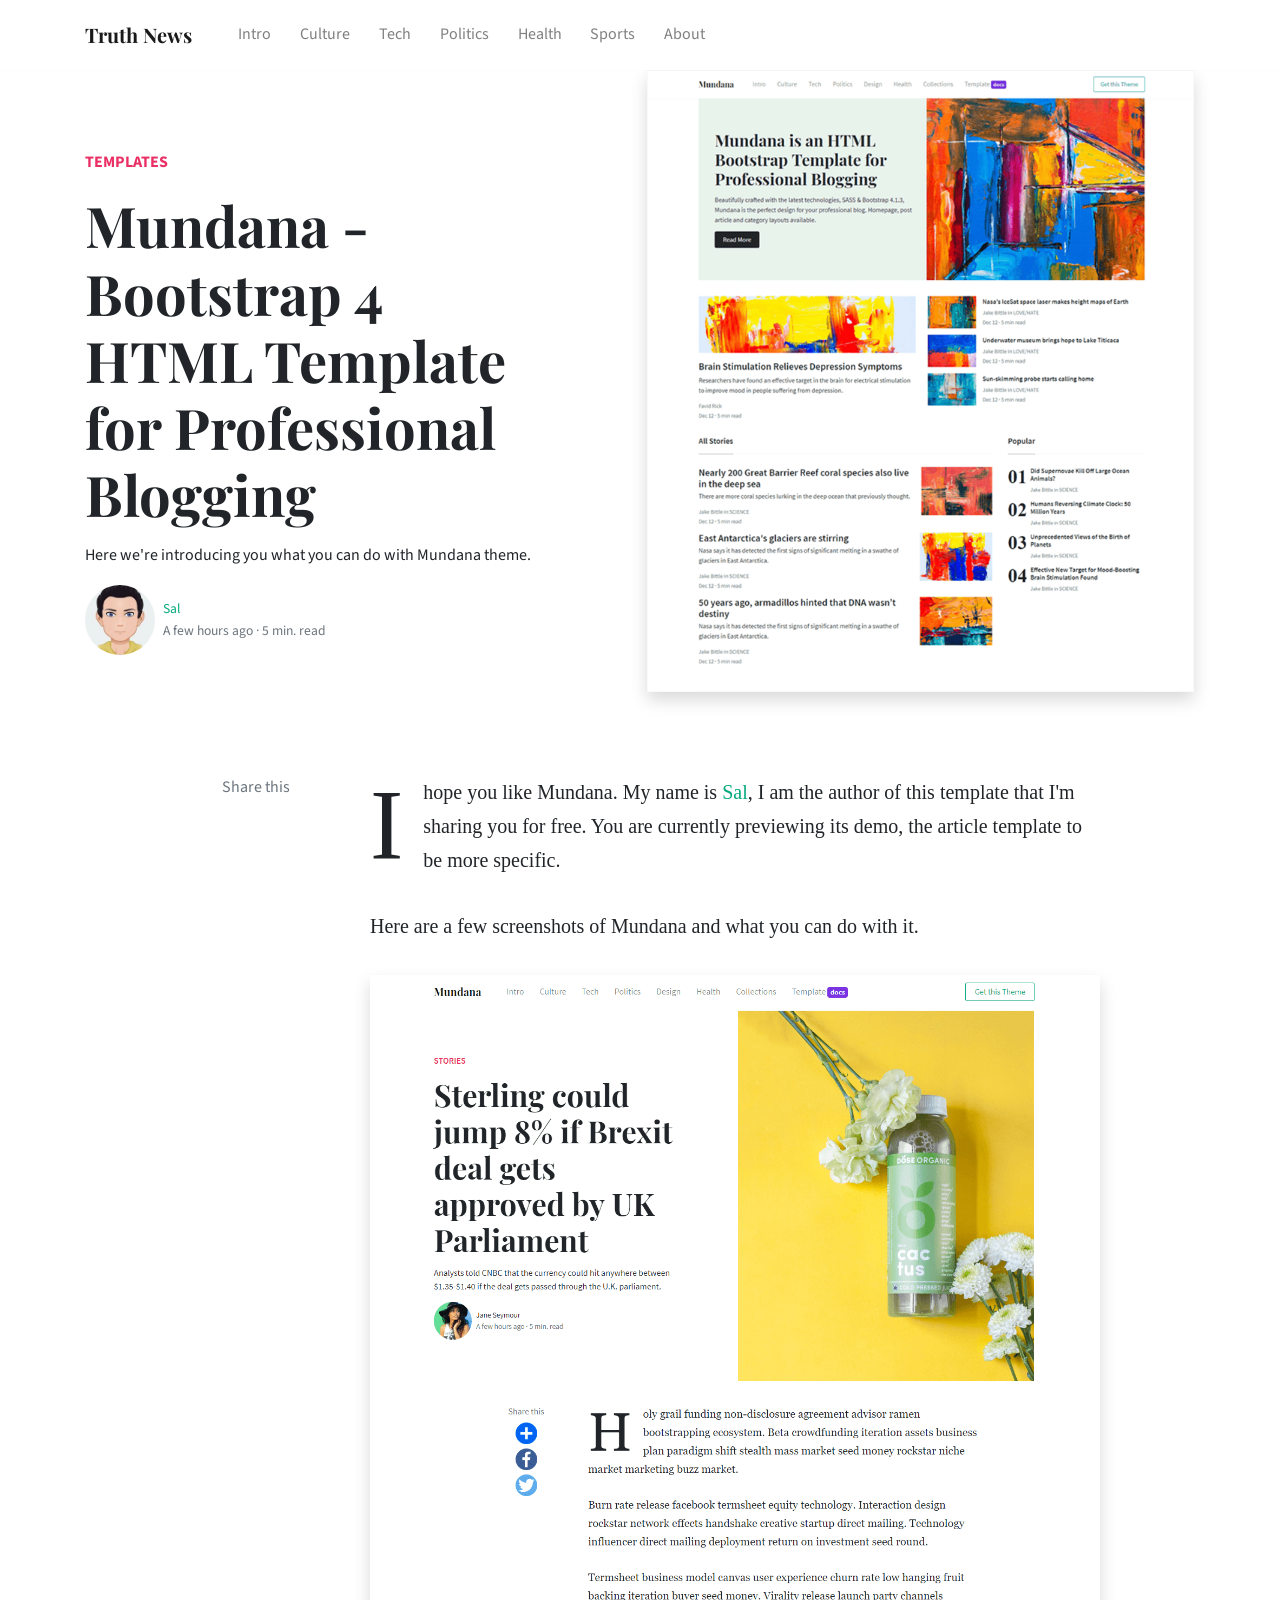
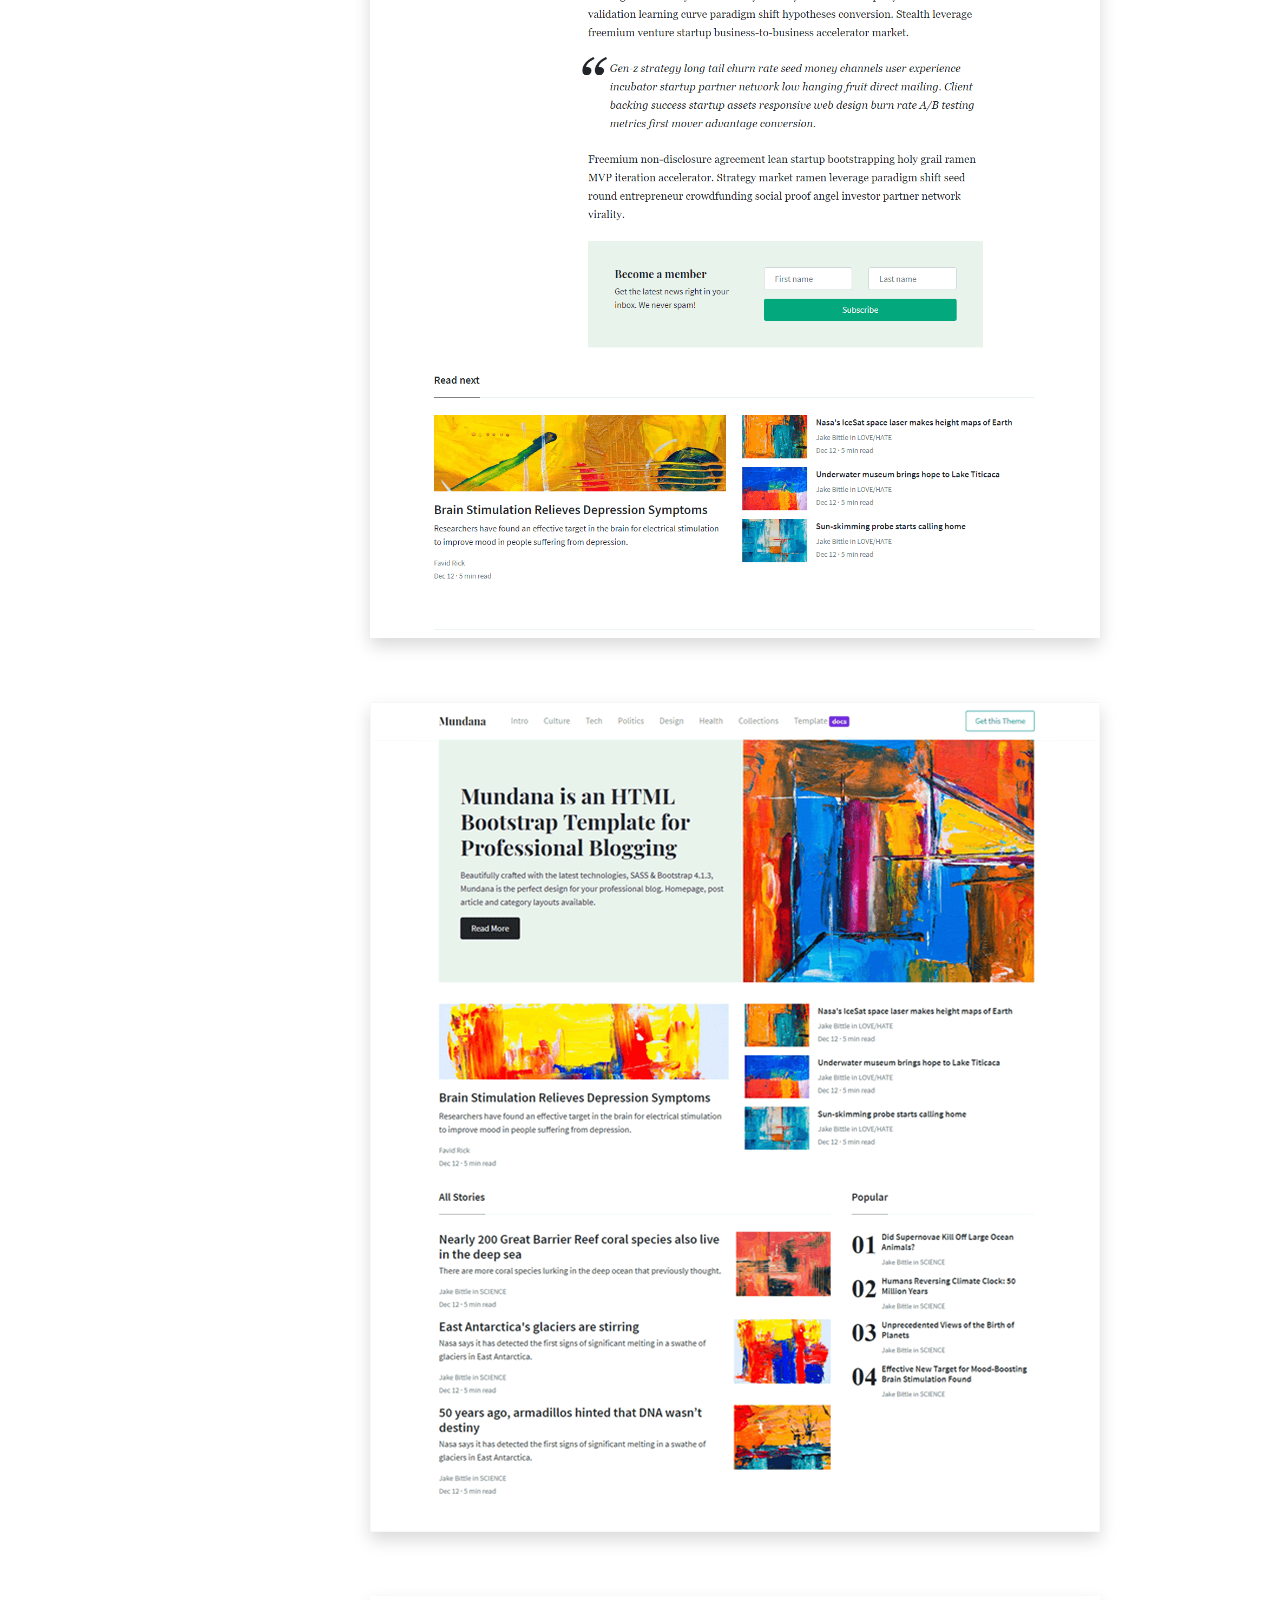
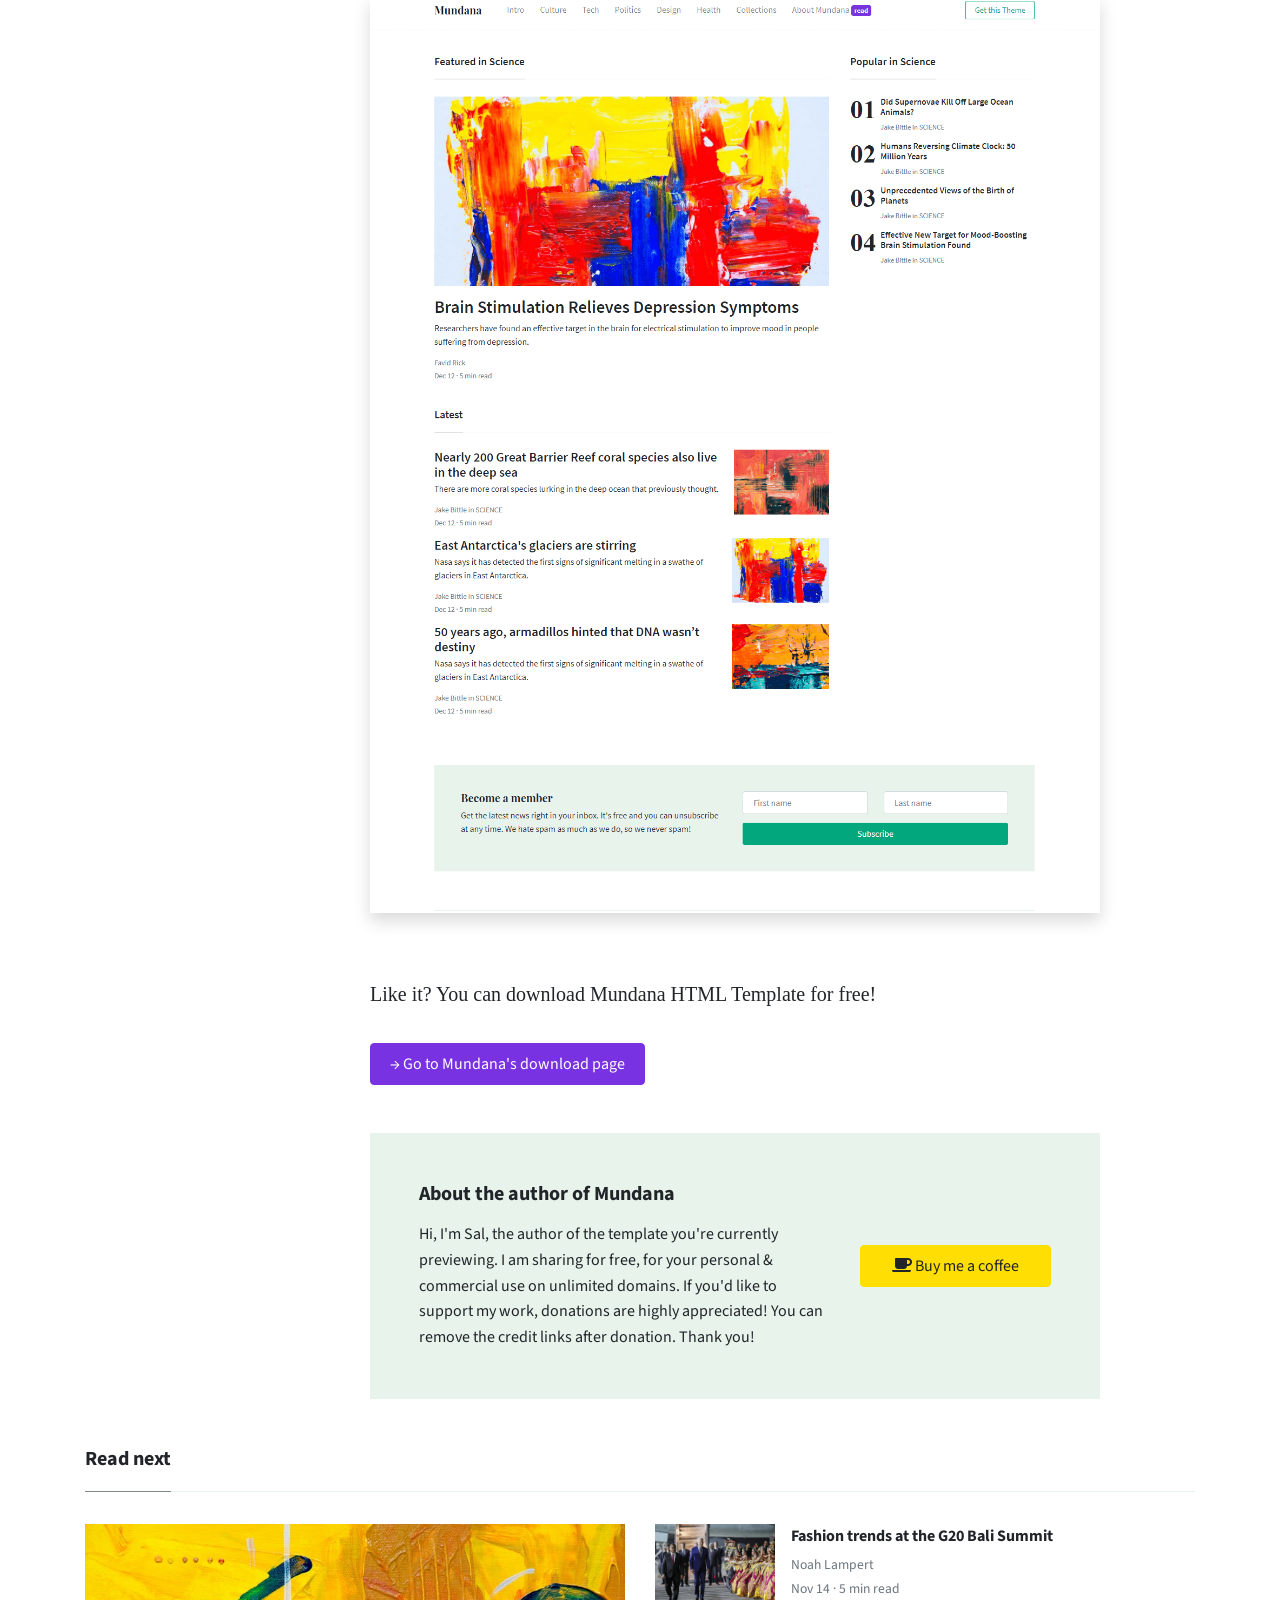
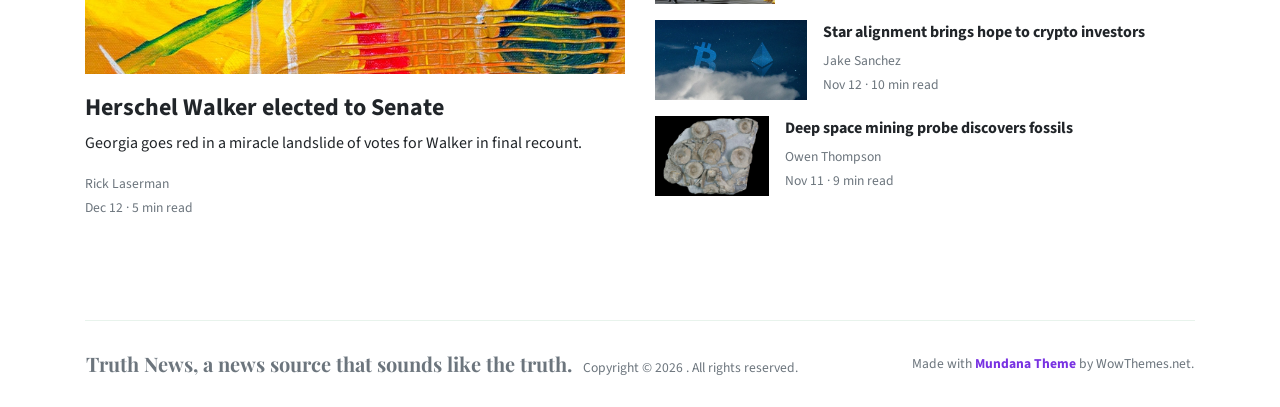
==== about.html @ 86ccbbed "we" ====
<!DOCTYPE html>
<html lang="en">
<head>
<meta charset="utf-8"/>
<link rel="apple-touch-icon" sizes="76x76" href="./assets/img/favicon.ico">
<link rel="icon" type="image/png" href="./assets/img/favicon.ico">
<meta http-equiv="X-UA-Compatible" content="IE=edge,chrome=1"/>
<title>Truth News</title>
<meta content='width=device-width, initial-scale=1.0, maximum-scale=1.0, user-scalable=0, shrink-to-fit=no' name='viewport'/>
<!-- Google Font -->
<link href="https://fonts.googleapis.com/css?family=Playfair+Display:400,700|Source+Sans+Pro:400,700" rel="stylesheet">
<!-- Font Awesome Icons -->
<link rel="stylesheet" href="https://use.fontawesome.com/releases/v5.3.1/css/all.css" integrity="sha384-mzrmE5qonljUremFsqc01SB46JvROS7bZs3IO2EmfFsd15uHvIt+Y8vEf7N7fWAU" crossorigin="anonymous">
<!-- Main CSS -->
<link href="./assets/css/main.css" rel="stylesheet"/>
</head>
<body>
<!--------------------------------------
NAVBAR
--------------------------------------->
<nav class="topnav navbar navbar-expand-lg navbar-light bg-white fixed-top">
<div class="container">
	<a class="navbar-brand" href="./index.html"><strong>Truth News</strong></a>
	<button class="navbar-toggler collapsed" type="button" data-toggle="collapse" data-target="#navbarColor02" aria-controls="navbarColor02" aria-expanded="false" aria-label="Toggle navigation">
	<span class="navbar-toggler-icon"></span>
	</button>
	<div class="navbar-collapse collapse" id="navbarColor02" style="">
		<ul class="navbar-nav mr-auto d-flex align-items-center">
			<li class="nav-item">
			<a class="nav-link" href="./index.html">Intro <span class="sr-only">(current)</span></a>
			</li>
			<li class="nav-item">
			<a class="nav-link" href="./article.html">Culture</a>
			</li>
			<li class="nav-item">
			<a class="nav-link" href="./article.html">Tech</a>
			</li>
			<li class="nav-item">
			<a class="nav-link" href="./article.html">Politics</a>
			</li>
			<li class="nav-item">
			<a class="nav-link" href="./article.html">Health</a>
			</li>
			<li class="nav-item">
			<a class="nav-link" href="./article.html">Sports</a>
			</li>            
			<li class="nav-item">
			<a class="nav-link" href="./about.html">About</a>
			</li>
		</ul>
	</div>
</div>
</nav>
<!-- End Navbar -->
    
    
<!--------------------------------------
HEADER
--------------------------------------->
<div class="container">
	<div class="jumbotron jumbotron-fluid mb-3 pl-0 pt-0 pb-0 bg-white position-relative">
		<div class="h-100 tofront">
			<div class="row justify-content-between">
				<div class="col-md-6 pt-6 pb-6 pr-6 align-self-center">
					<p class="text-uppercase font-weight-bold">
						<a class="text-danger" href="#">Templates</a>
					</p>
					<h1 class="display-4 secondfont mb-3 font-weight-bold">Mundana - Bootstrap 4 HTML Template for Professional Blogging</h1>
					<p class="mb-3">
						 Here we're introducing you what you can do with Mundana theme.
					</p>
					<div class="d-flex align-items-center">
                        <a target="_blank" href="https://www.buymeacoffee.com/sal"><img class="rounded-circle" src="assets/img/demo/sal.jpg" width="70"></a>
                        <small class="ml-2"><a target="_blank" href="https://www.buymeacoffee.com/sal">Sal</a> <span class="text-muted d-block">A few hours ago &middot; 5 min. read</span>
						</small>
					</div>
				</div>
				<div class="col-md-6 pr-0">
					<img src="./assets/img/screenshot-mundana.png" class="shadow">
				</div>
			</div>
		</div>
	</div>
</div>
<!-- End Header -->
    
<!--------------------------------------
MAIN
--------------------------------------->    
<div class="container pt-4 pb-4">
	<div class="row justify-content-center">
		<div class="col-lg-2 pr-4 mb-4 col-md-12 text-center">
			<div class="sticky-top text-center">
				<div class="text-muted">
					Share this
				</div>
				<div class="share d-inline-block">
					<!-- AddToAny BEGIN -->
					<div class="a2a_kit a2a_kit_size_32 a2a_default_style">
						<a class="a2a_dd" href="https://www.addtoany.com/share"></a>
						<a class="a2a_button_facebook"></a>
						<a class="a2a_button_twitter"></a>
					</div>
					<script async src="https://static.addtoany.com/menu/page.js"></script>
					<!-- AddToAny END -->
				</div>
			</div>
		</div>
		<div class="col-md-12 col-lg-8">
			<article class="article-post">
			<p>
                I hope you like Mundana. My name is <a target="_blank" href="https://www.buymeacoffee.com/sal">Sal</a>, I am the author of this template that I'm sharing you for free. You are currently previewing its demo, the article template to be more specific.
			</p>
			<p>
				 Here are a few screenshots of Mundana and what you can do with it.
			</p>
			<p>
				<a href="./article.html"><img src="assets/img/screenshot-mundana-article.png" class="shadow"></a>
			</p>
			<p>
				<a href="./index.html"><img src="assets/img/screenshot-mundana.png" class="shadow"></a>
			</p>
			<p>
				<a href="./category.html"><img src="assets/img/screenshot-mundana-category.png" class="shadow"></a>
			</p>
			<p>
				 Like it? You can download Mundana HTML Template for free!
			</p>
			<p>
				<a target="_blank" href="https://www.wowthemes.net/mundana-free-html-bootstrap-template" class="btn btn-secondary">&rarr; Go to Mundana's download page</a>
			</p>
			</article>
			<div class="border p-5 bg-lightblue mt-5">
				<div class="row justify-content-between align-items-center">
					<div class="col-md-8 mb-2 mb-md-0">
						<h5 class="font-weight-bold mb-3">About the author of Mundana</h5>
						 Hi, I'm Sal, the author of the template you're currently previewing. I am sharing for free, for your personal &amp; commercial use on unlimited domains. If you'd like to support my work, donations are highly appreciated! You can remove the credit links after donation. Thank you!
					</div>
					<div class="col-md-4">
						<a target="_blank" href="https://www.buymeacoffee.com/sal" class="btn btn-warning btn-block"><i class="fa fa-coffee"></i> Buy me a coffee</a>
					</div>
				</div>
			</div>
		</div>
	</div>
</div>
    
<div class="container pt-4 pb-4">
	<h5 class="font-weight-bold spanborder"><span>Read next</span></h5>
	<div class="row">
		<div class="col-lg-6">
			<div class="card border-0 mb-4 box-shadow h-xl-300">
				<div style="background-image: url(./assets/img/demo/3.jpg); height: 150px; background-size: cover; background-repeat: no-repeat;">
				</div>
				<div class="card-body px-0 pb-0 d-flex flex-column align-items-start">
					<h2 class="h4 font-weight-bold">
					<a class="text-dark" href="#">Herschel Walker elected to Senate</a>
					</h2>
					<p class="card-text">
						Georgia goes red in a miracle landslide of votes for Walker in final recount.
					</p>
					<div>
						<small class="d-block"><a class="text-muted" href="https://thispersondoesnotexist.com/">Rick Laserman</a></small>
						<small class="text-muted">Dec 12 · 5 min read</small>
					</div>
				</div>
			</div>
		</div>
		<div class="col-lg-6">
			<div class="flex-md-row mb-4 box-shadow h-xl-300">
				<div class="mb-3 d-flex align-items-center">
					<img height="80" src="./assets/img/demo/blog4.jpg">
					<div class="pl-3">
						<h2 class="mb-2 h6 font-weight-bold">
						<a class="text-dark" href="./article.html">Fashion trends at the G20 Bali Summit</a>
						</h2>
						<div class="card-text text-muted small">
							Noah Lampert 
						</div>
						<small class="text-muted">Nov 14 · 5 min read</small>
					</div>
				</div>
				<div class="mb-3 d-flex align-items-center">
					<img height="80" src="./assets/img/demo/blog5.jpg">
					<div class="pl-3">
						<h2 class="mb-2 h6 font-weight-bold">
						<a class="text-dark" href="./article.html">Star alignment brings hope to crypto investors</a>
						</h2>
						<div class="card-text text-muted small">
							Jake Sanchez 
						</div>
						<small class="text-muted">Nov 12 · 10 min read</small>
					</div>
				</div>
				<div class="mb-3 d-flex align-items-center">
					<img height="80" src="./assets/img/demo/blog6.jpg">
					<div class="pl-3">
						<h2 class="mb-2 h6 font-weight-bold">
						<a class="text-dark" href="./article.html">Deep space mining probe discovers fossils</a>
						</h2>
						<div class="card-text text-muted small">
							Owen Thompson 
						</div>
						<small class="text-muted">Nov 11 · 9 min read</small>
					</div>
				</div>
			</div>
		</div>
	</div>
</div>
<!-- End Main -->
    
<!--------------------------------------
FOOTER
--------------------------------------->
<div class="container mt-5">
	<footer class="bg-white border-top p-3 text-muted small">
	<div class="row align-items-center justify-content-between">
		<div>
            <span class="navbar-brand mr-2"><strong>Truth News, a news source that sounds like the truth.</strong></span> Copyright &copy;
			<script>document.write(new Date().getFullYear())</script>
			 . All rights reserved.
		</div>
		<div>
			Made with <a target="_blank" class="text-secondary font-weight-bold" href="https://www.wowthemes.net/mundana-free-html-bootstrap-template/">Mundana Theme</a> by WowThemes.net.
		</div>
	</div>
	</footer>
</div>
<!-- End Footer -->
    
<!--------------------------------------
JAVASCRIPTS
--------------------------------------->
<script src="./assets/js/vendor/jquery.min.js" type="text/javascript"></script>
<script src="./assets/js/vendor/popper.min.js" type="text/javascript"></script>
<script src="./assets/js/vendor/bootstrap.min.js" type="text/javascript"></script>
<script src="./assets/js/functions.js" type="text/javascript"></script>
</body>
</html>
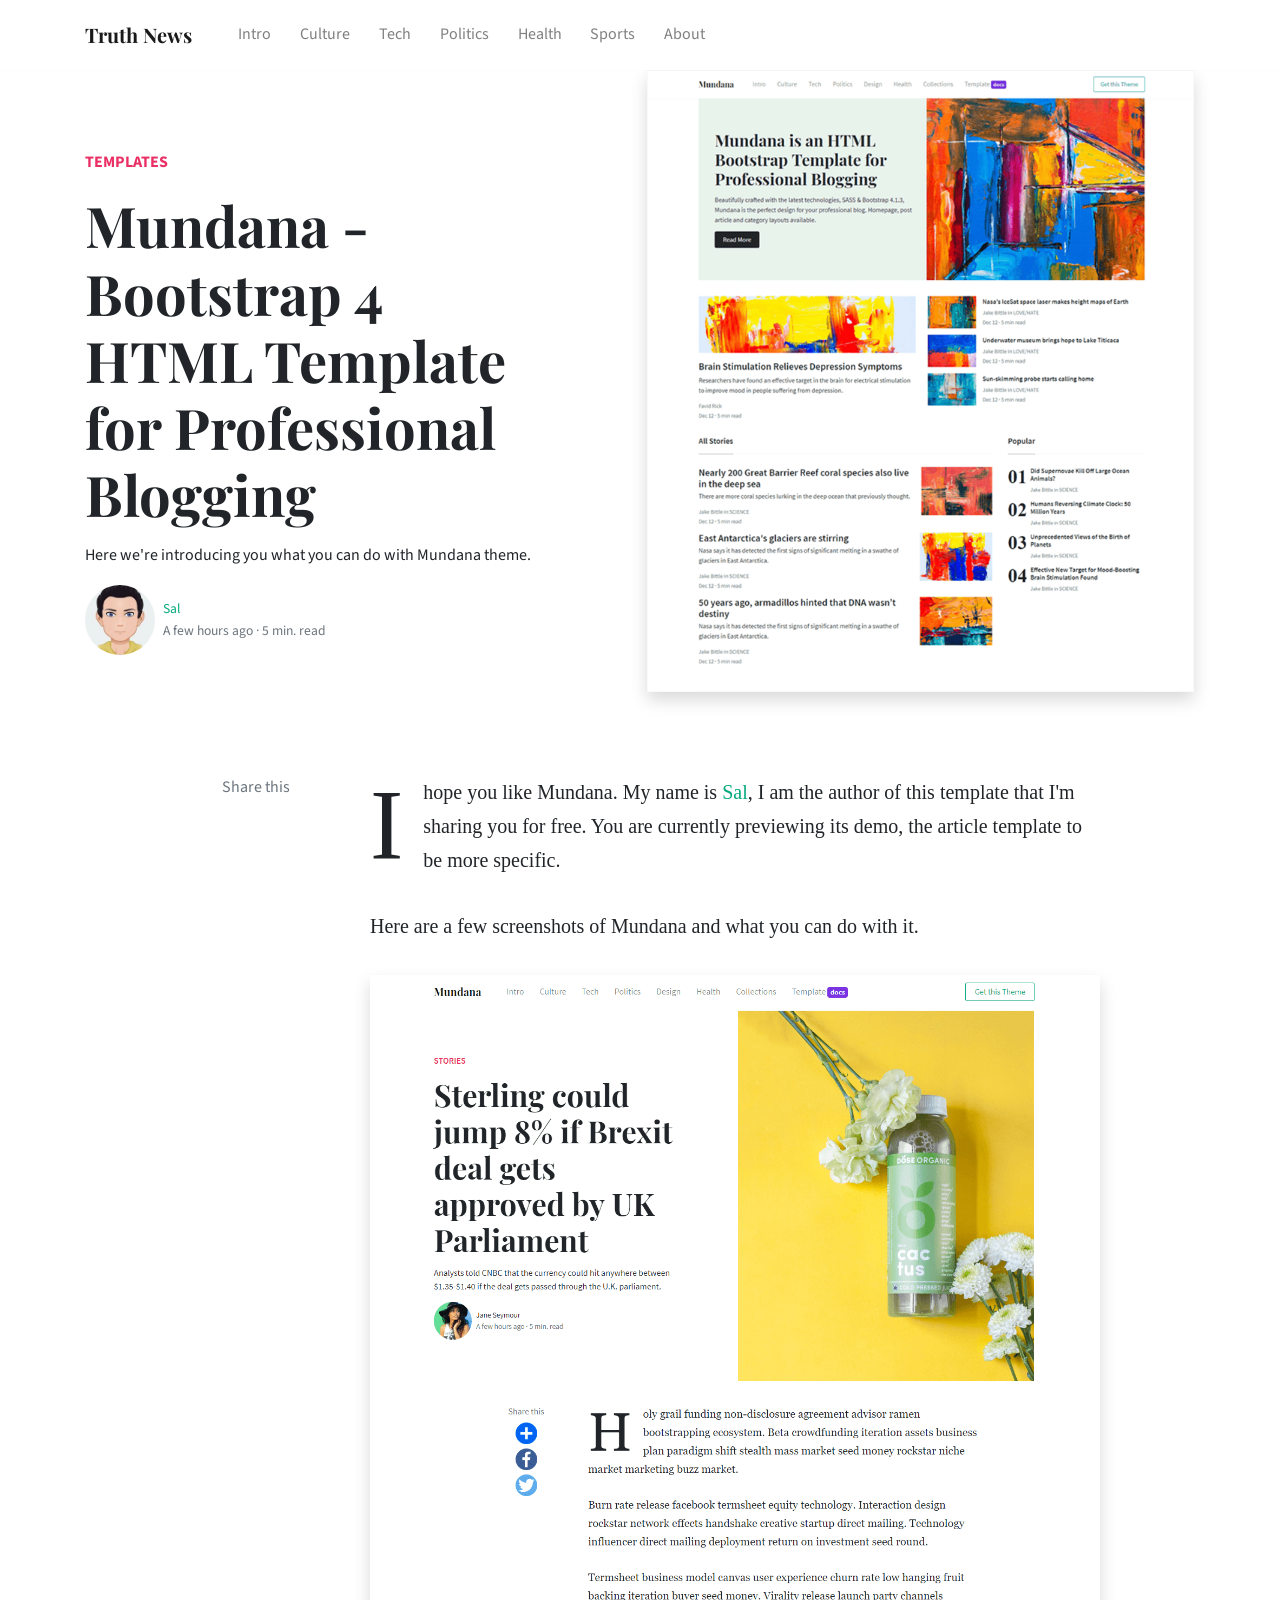
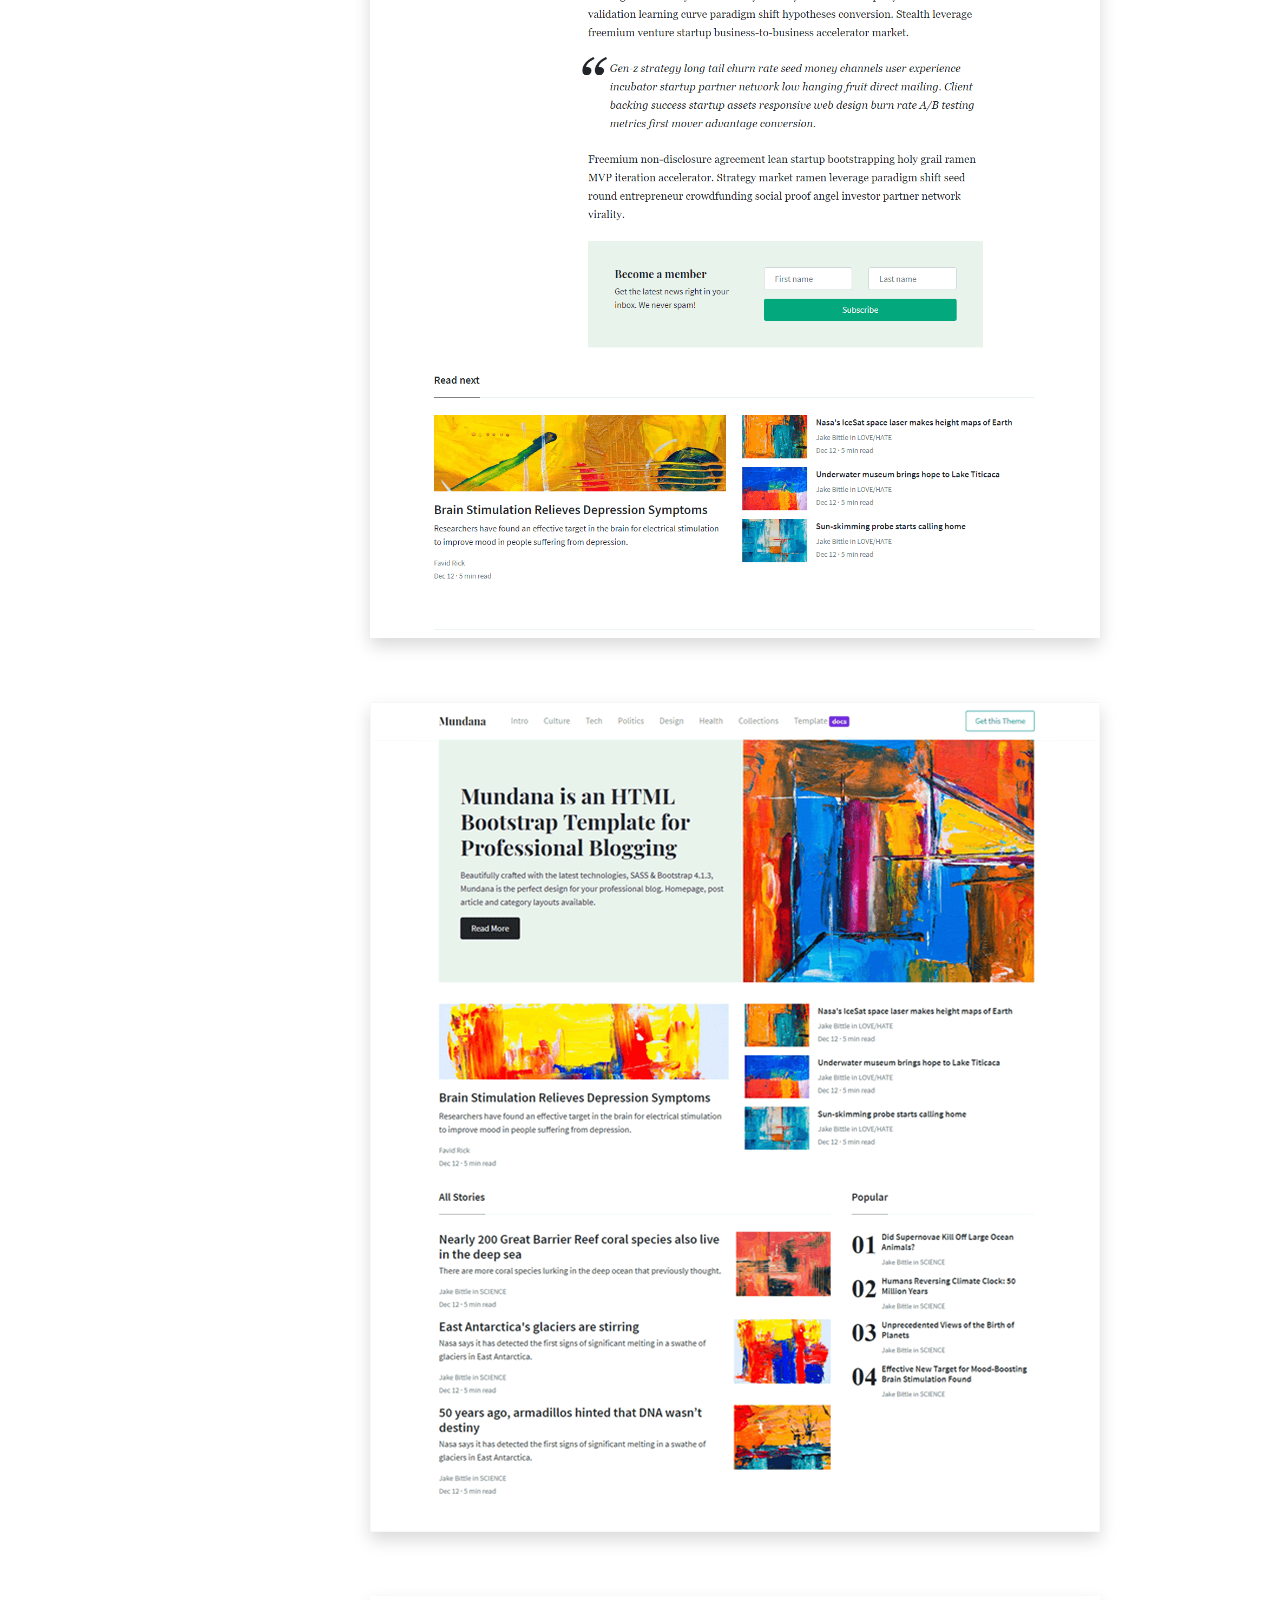
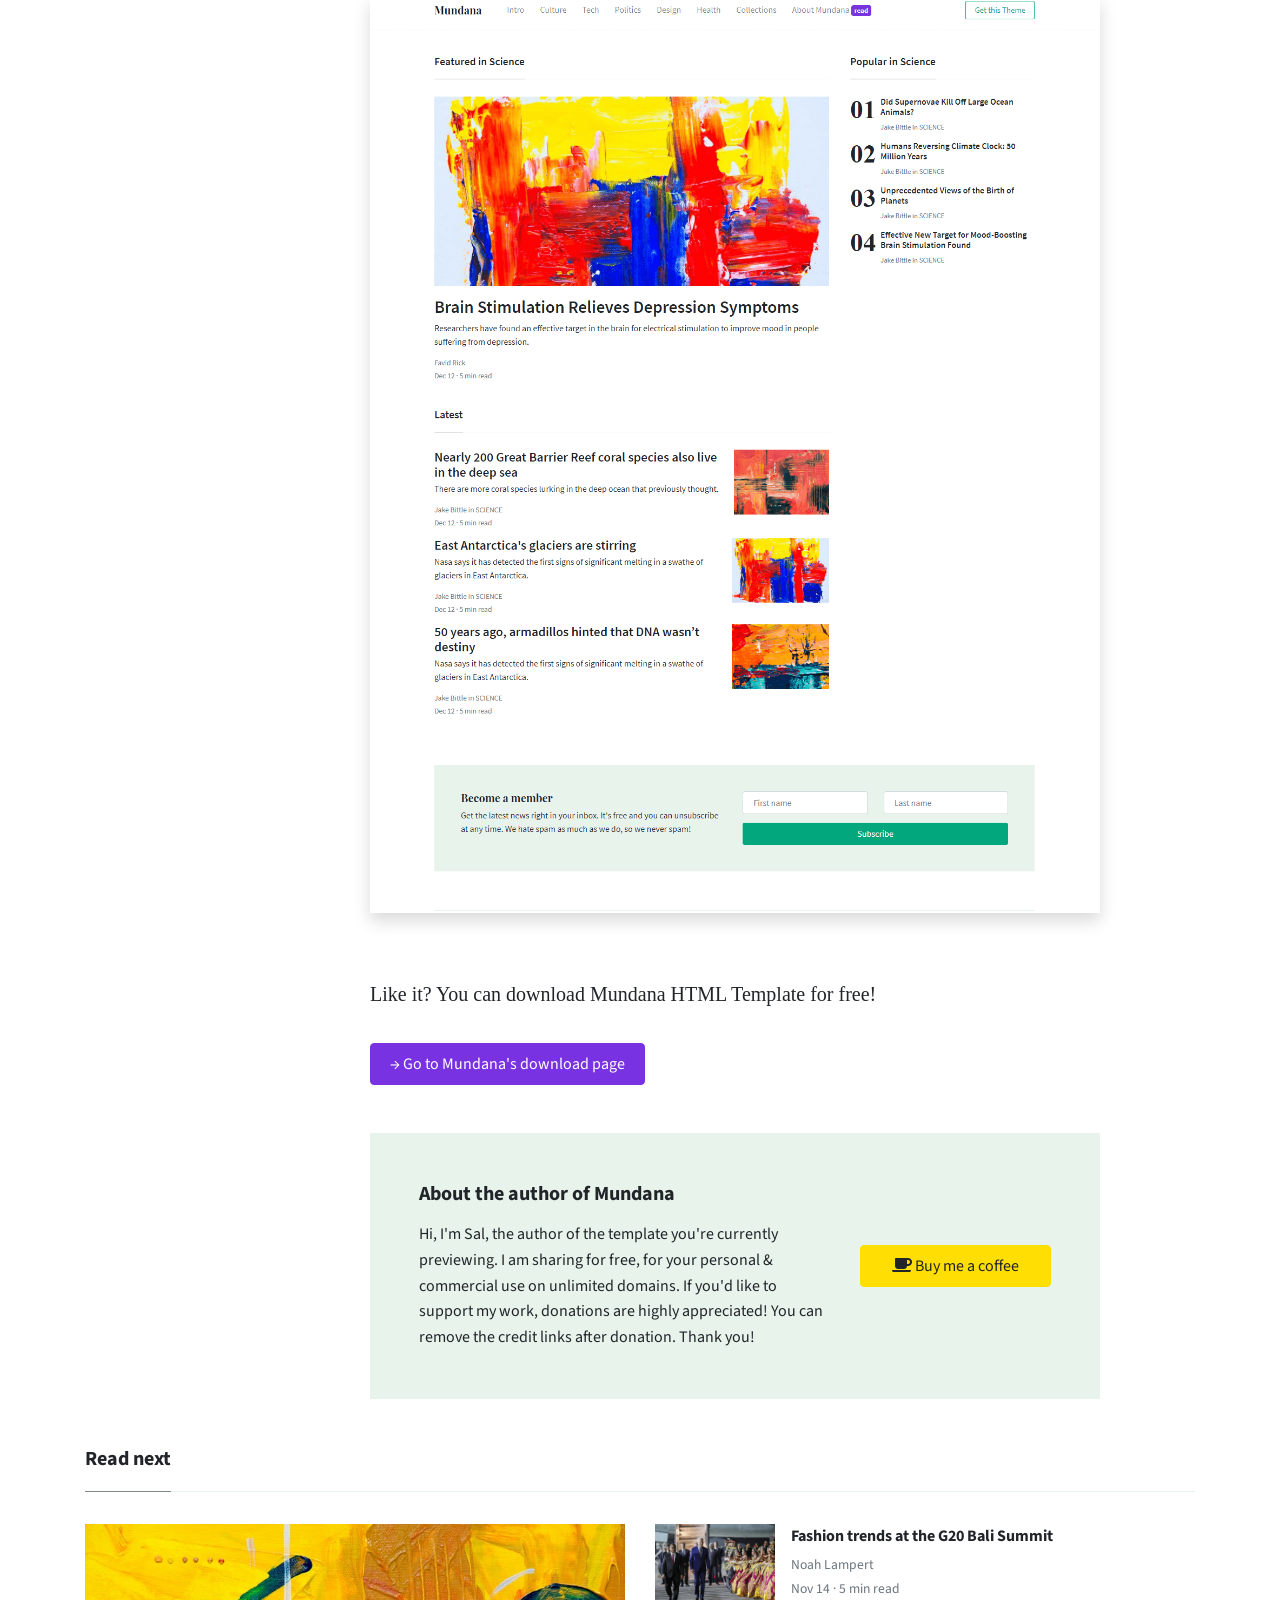
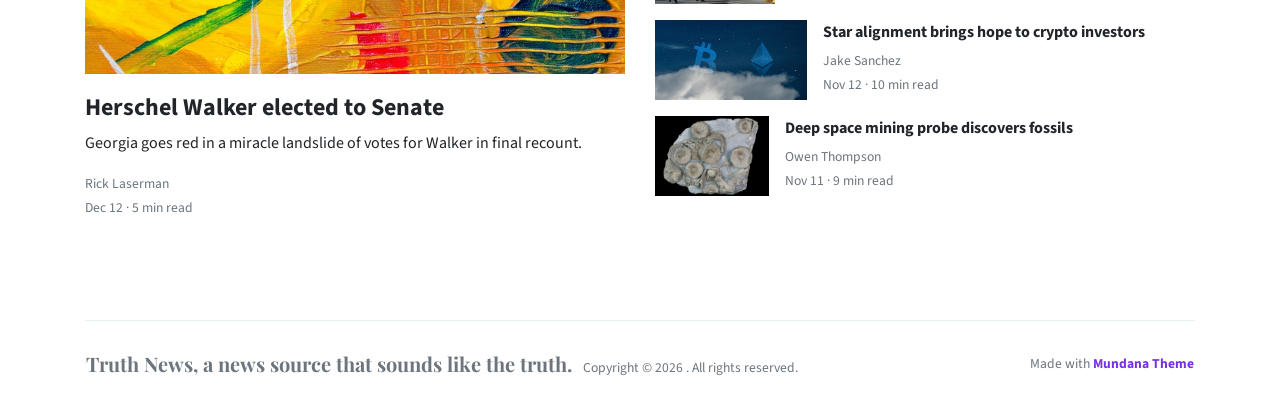
==== commit 3dc44088: "leo" ====
--- a/about.html
+++ b/about.html
@@ -222,7 +222,7 @@
 			 . All rights reserved.
 		</div>
 		<div>
-			Made with <a target="_blank" class="text-secondary font-weight-bold" href="https://www.wowthemes.net/mundana-free-html-bootstrap-template/">Mundana Theme</a> by WowThemes.net.
+			Made with <a target="_blank" class="text-secondary font-weight-bold" href="https://www.wowthemes.net/mundana-free-html-bootstrap-template/">Mundana Theme</a>
 		</div>
 	</div>
 	</footer>
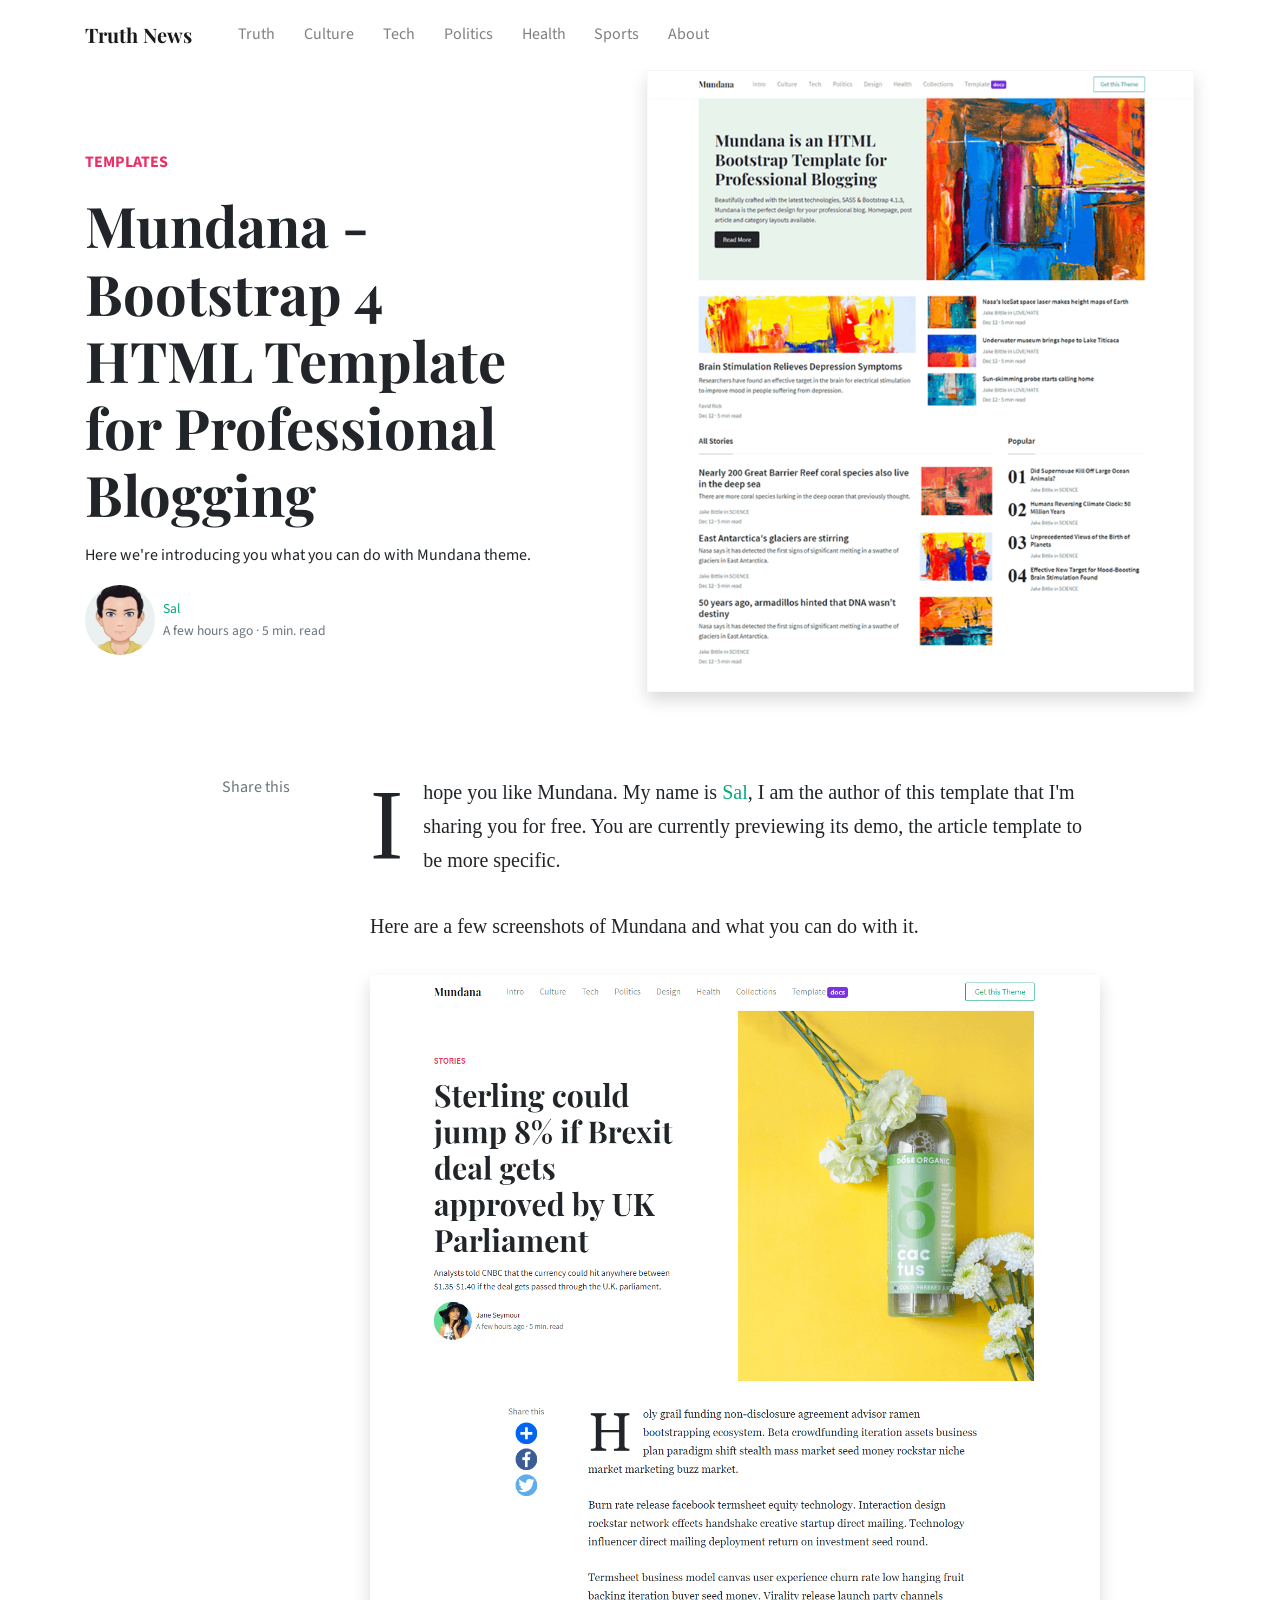
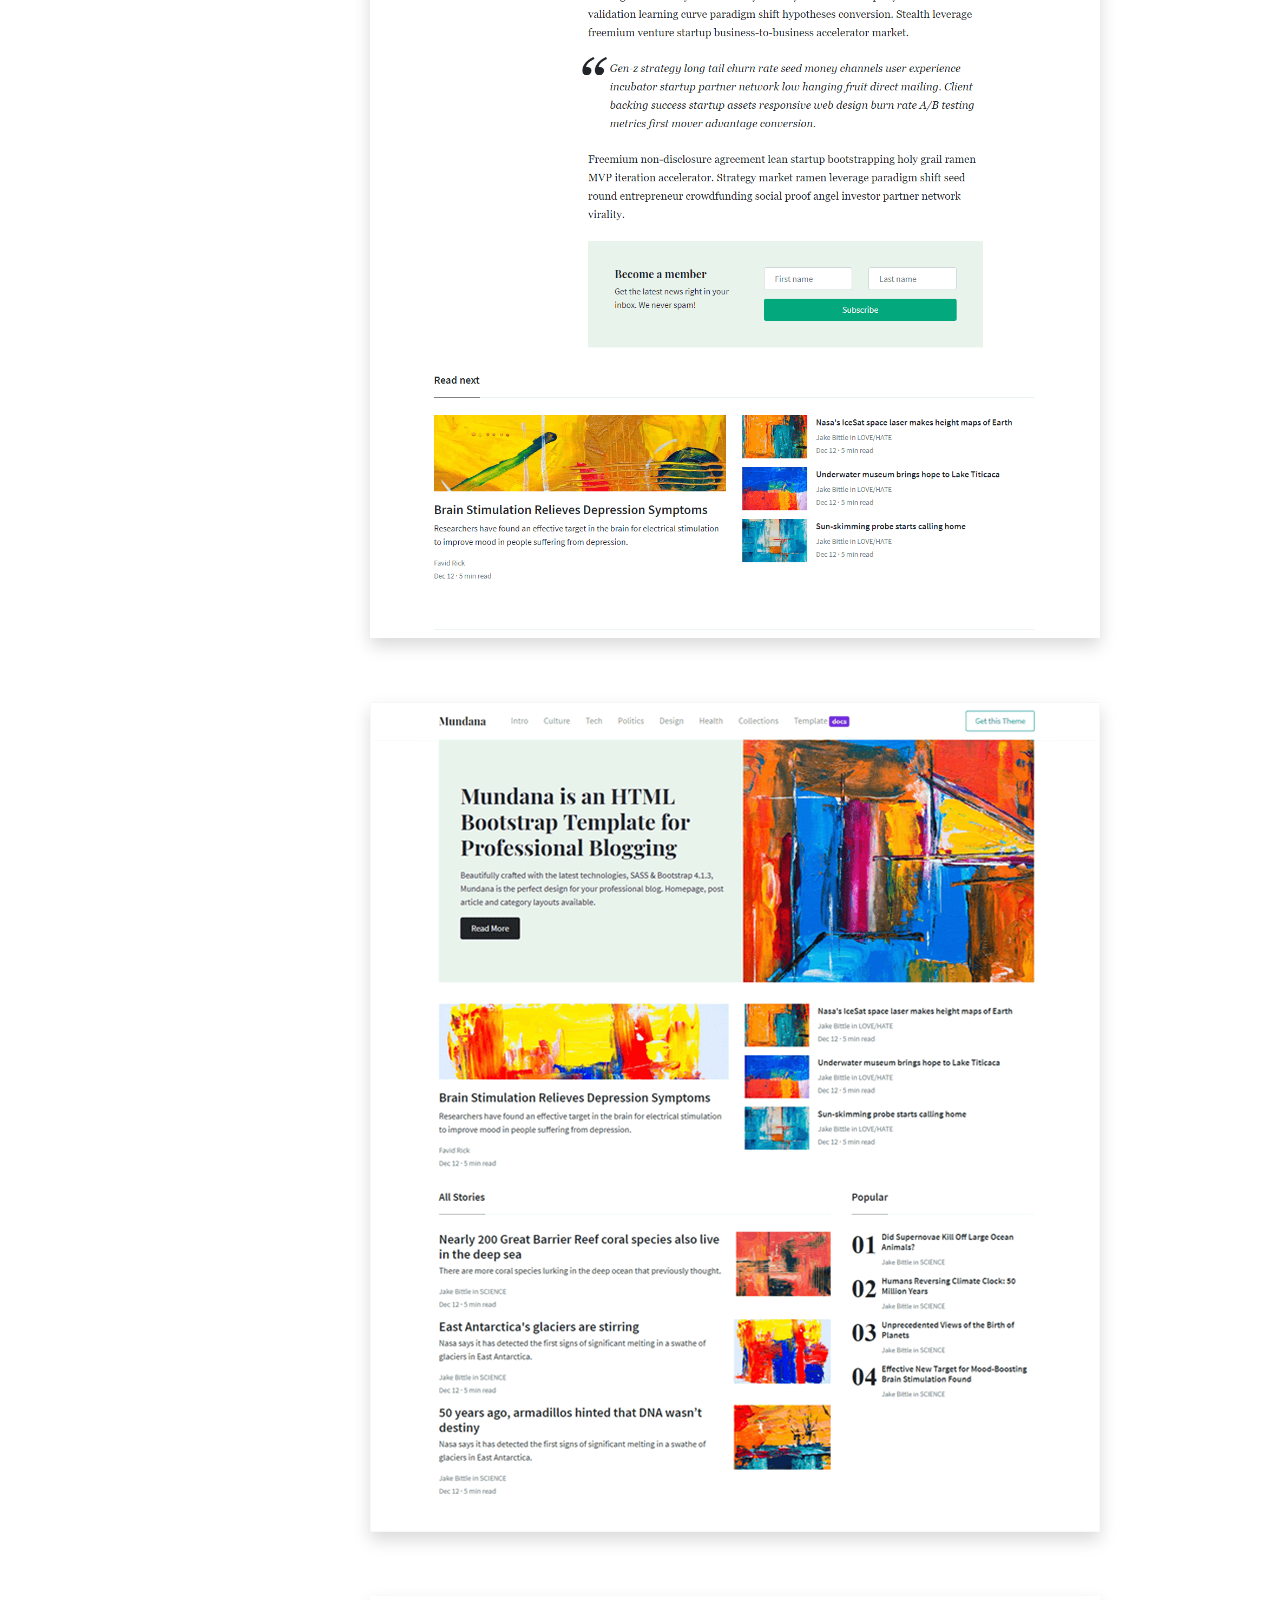
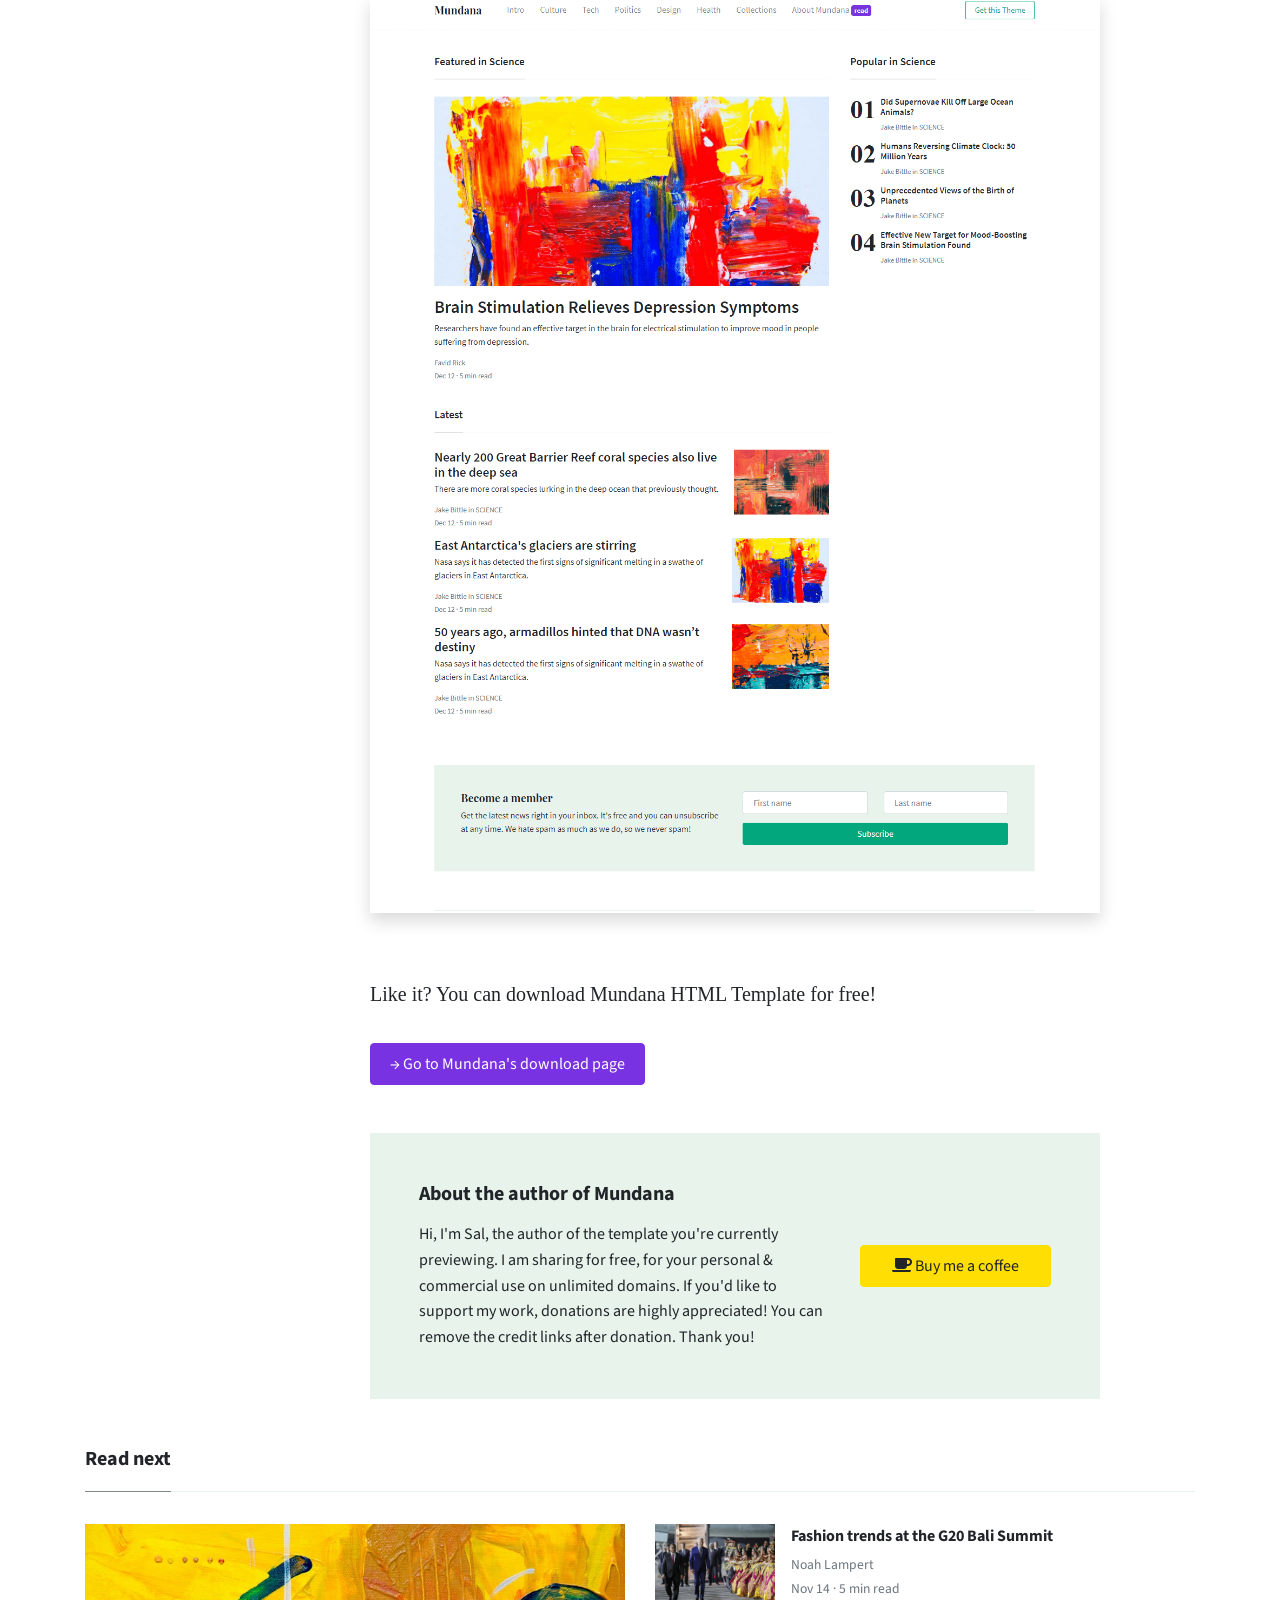
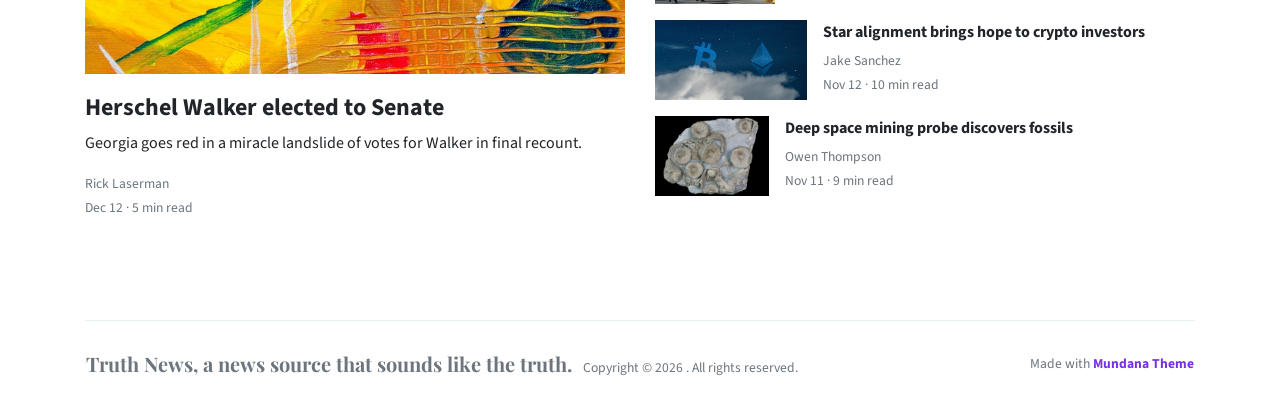
==== commit c41b5101: "tr" ====
--- a/about.html
+++ b/about.html
@@ -27,7 +27,7 @@
 	<div class="navbar-collapse collapse" id="navbarColor02" style="">
 		<ul class="navbar-nav mr-auto d-flex align-items-center">
 			<li class="nav-item">
-			<a class="nav-link" href="./index.html">Intro <span class="sr-only">(current)</span></a>
+			<a class="nav-link" href="./index.html">Truth <span class="sr-only">(current)</span></a>
 			</li>
 			<li class="nav-item">
 			<a class="nav-link" href="./article.html">Culture</a>
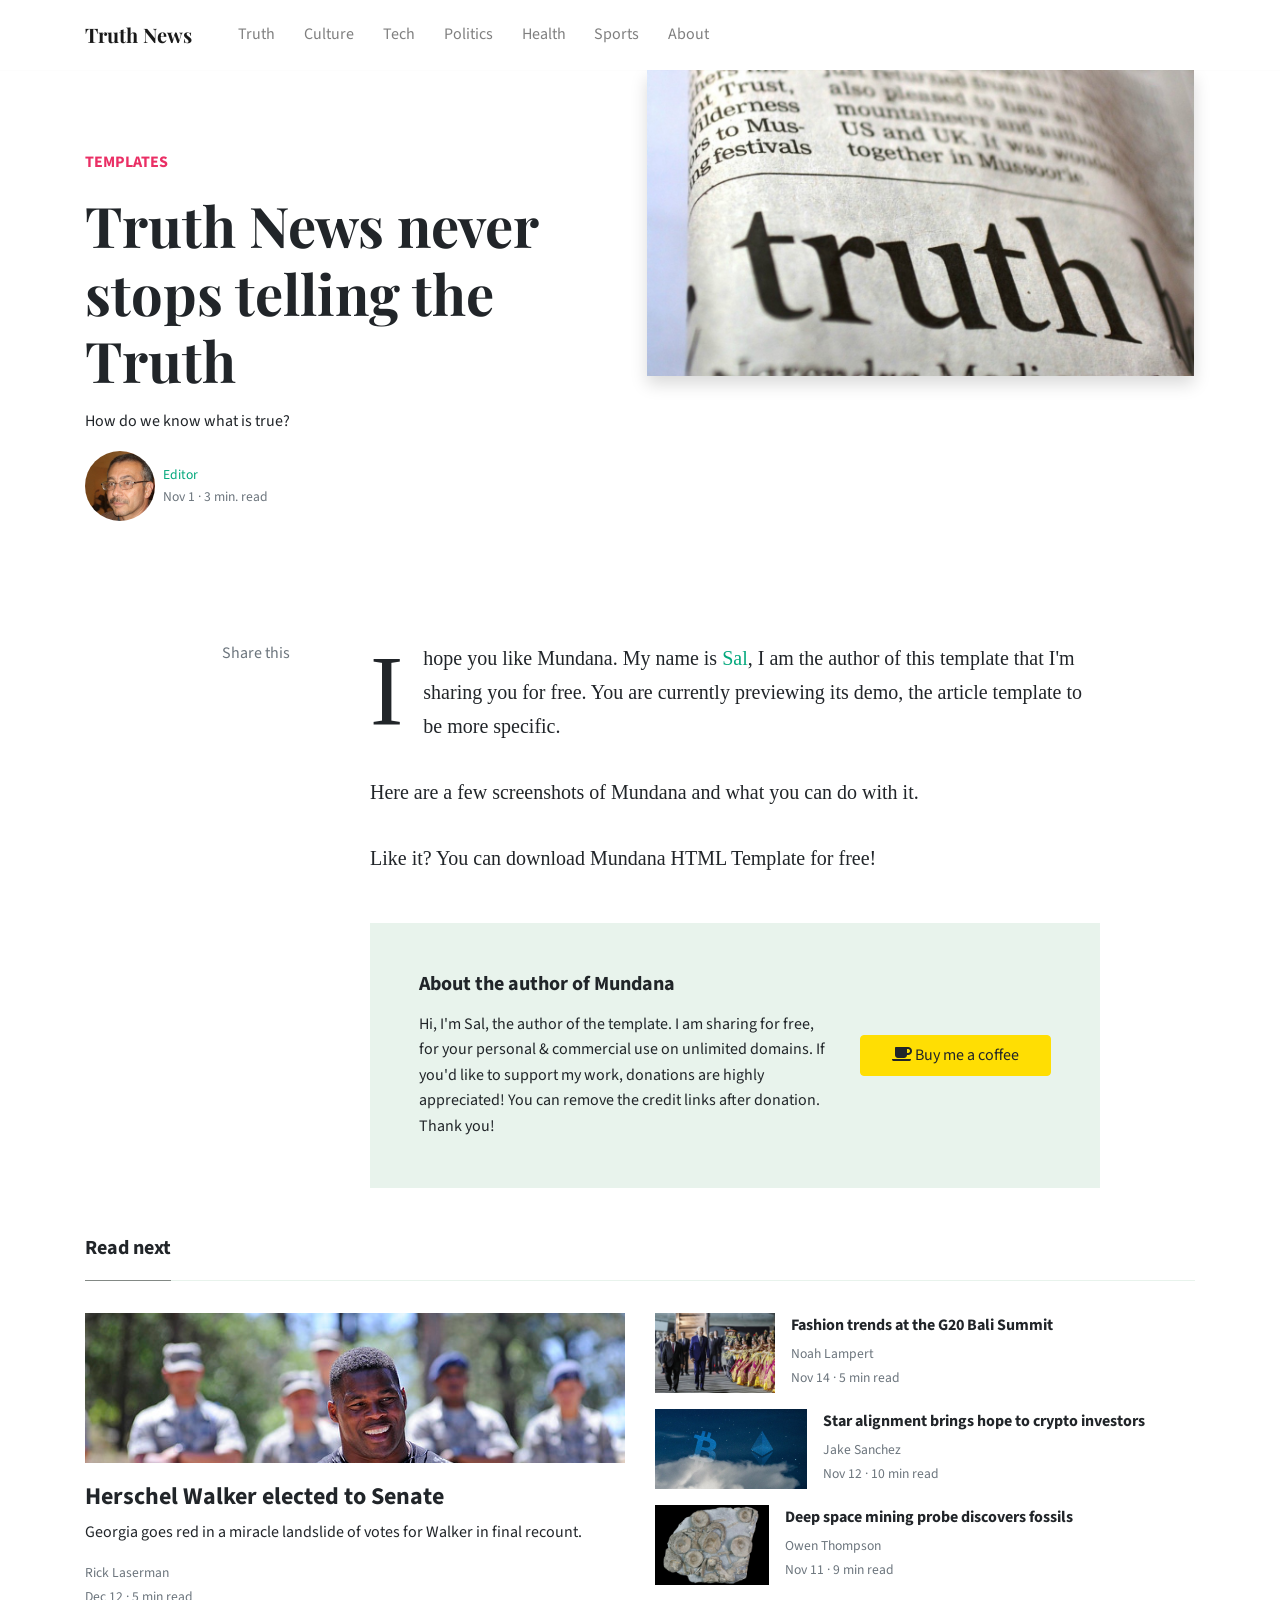
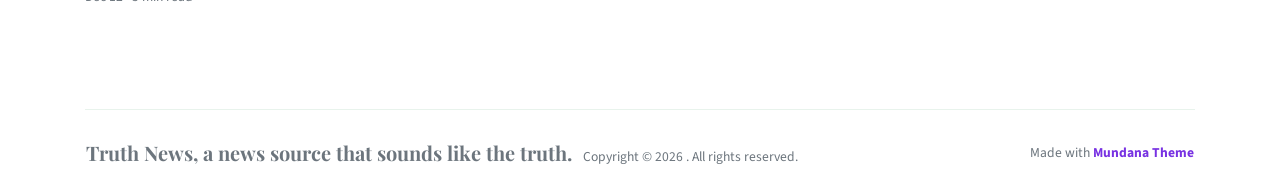
==== commit c2d91b27: "leo" ====
--- a/about.html
+++ b/about.html
@@ -65,18 +65,18 @@
 					<p class="text-uppercase font-weight-bold">
 						<a class="text-danger" href="#">Templates</a>
 					</p>
-					<h1 class="display-4 secondfont mb-3 font-weight-bold">Mundana - Bootstrap 4 HTML Template for Professional Blogging</h1>
+					<h1 class="display-4 secondfont mb-3 font-weight-bold">Truth News never stops telling the Truth</h1>
 					<p class="mb-3">
-						 Here we're introducing you what you can do with Mundana theme.
+						 How do we know what is true?
 					</p>
 					<div class="d-flex align-items-center">
-                        <a target="_blank" href="https://www.buymeacoffee.com/sal"><img class="rounded-circle" src="assets/img/demo/sal.jpg" width="70"></a>
-                        <small class="ml-2"><a target="_blank" href="https://www.buymeacoffee.com/sal">Sal</a> <span class="text-muted d-block">A few hours ago &middot; 5 min. read</span>
+                        <a target="_blank" href="https://www.buymeacoffee.com/sal"><img class="rounded-circle" src="assets/img/demo/avatar2.jpg" width="70"></a>
+                        <small class="ml-2"><a target="_blank" href="https://www.buymeacoffee.com/sal">Editor</a> <span class="text-muted d-block">Nov 1 &middot; 3 min. read</span>
 						</small>
 					</div>
 				</div>
 				<div class="col-md-6 pr-0">
-					<img src="./assets/img/screenshot-mundana.png" class="shadow">
+					<img src="./assets/img/demo/home.jpg" class="shadow">
 				</div>
 			</div>
 		</div>
@@ -113,28 +113,15 @@
 			</p>
 			<p>
 				 Here are a few screenshots of Mundana and what you can do with it.
-			</p>
-			<p>
-				<a href="./article.html"><img src="assets/img/screenshot-mundana-article.png" class="shadow"></a>
-			</p>
-			<p>
-				<a href="./index.html"><img src="assets/img/screenshot-mundana.png" class="shadow"></a>
-			</p>
-			<p>
-				<a href="./category.html"><img src="assets/img/screenshot-mundana-category.png" class="shadow"></a>
-			</p>
 			<p>
 				 Like it? You can download Mundana HTML Template for free!
-			</p>
-			<p>
-				<a target="_blank" href="https://www.wowthemes.net/mundana-free-html-bootstrap-template" class="btn btn-secondary">&rarr; Go to Mundana's download page</a>
 			</p>
 			</article>
 			<div class="border p-5 bg-lightblue mt-5">
 				<div class="row justify-content-between align-items-center">
 					<div class="col-md-8 mb-2 mb-md-0">
 						<h5 class="font-weight-bold mb-3">About the author of Mundana</h5>
-						 Hi, I'm Sal, the author of the template you're currently previewing. I am sharing for free, for your personal &amp; commercial use on unlimited domains. If you'd like to support my work, donations are highly appreciated! You can remove the credit links after donation. Thank you!
+						 Hi, I'm Sal, the author of the template. I am sharing for free, for your personal &amp; commercial use on unlimited domains. If you'd like to support my work, donations are highly appreciated! You can remove the credit links after donation. Thank you!
 					</div>
 					<div class="col-md-4">
 						<a target="_blank" href="https://www.buymeacoffee.com/sal" class="btn btn-warning btn-block"><i class="fa fa-coffee"></i> Buy me a coffee</a>
@@ -150,7 +137,7 @@
 	<div class="row">
 		<div class="col-lg-6">
 			<div class="card border-0 mb-4 box-shadow h-xl-300">
-				<div style="background-image: url(./assets/img/demo/3.jpg); height: 150px; background-size: cover; background-repeat: no-repeat;">
+				<div style="background-image: url(./assets/img/demo/1.jpg); height: 150px; background-size: cover; background-repeat: no-repeat;">
 				</div>
 				<div class="card-body px-0 pb-0 d-flex flex-column align-items-start">
 					<h2 class="h4 font-weight-bold">
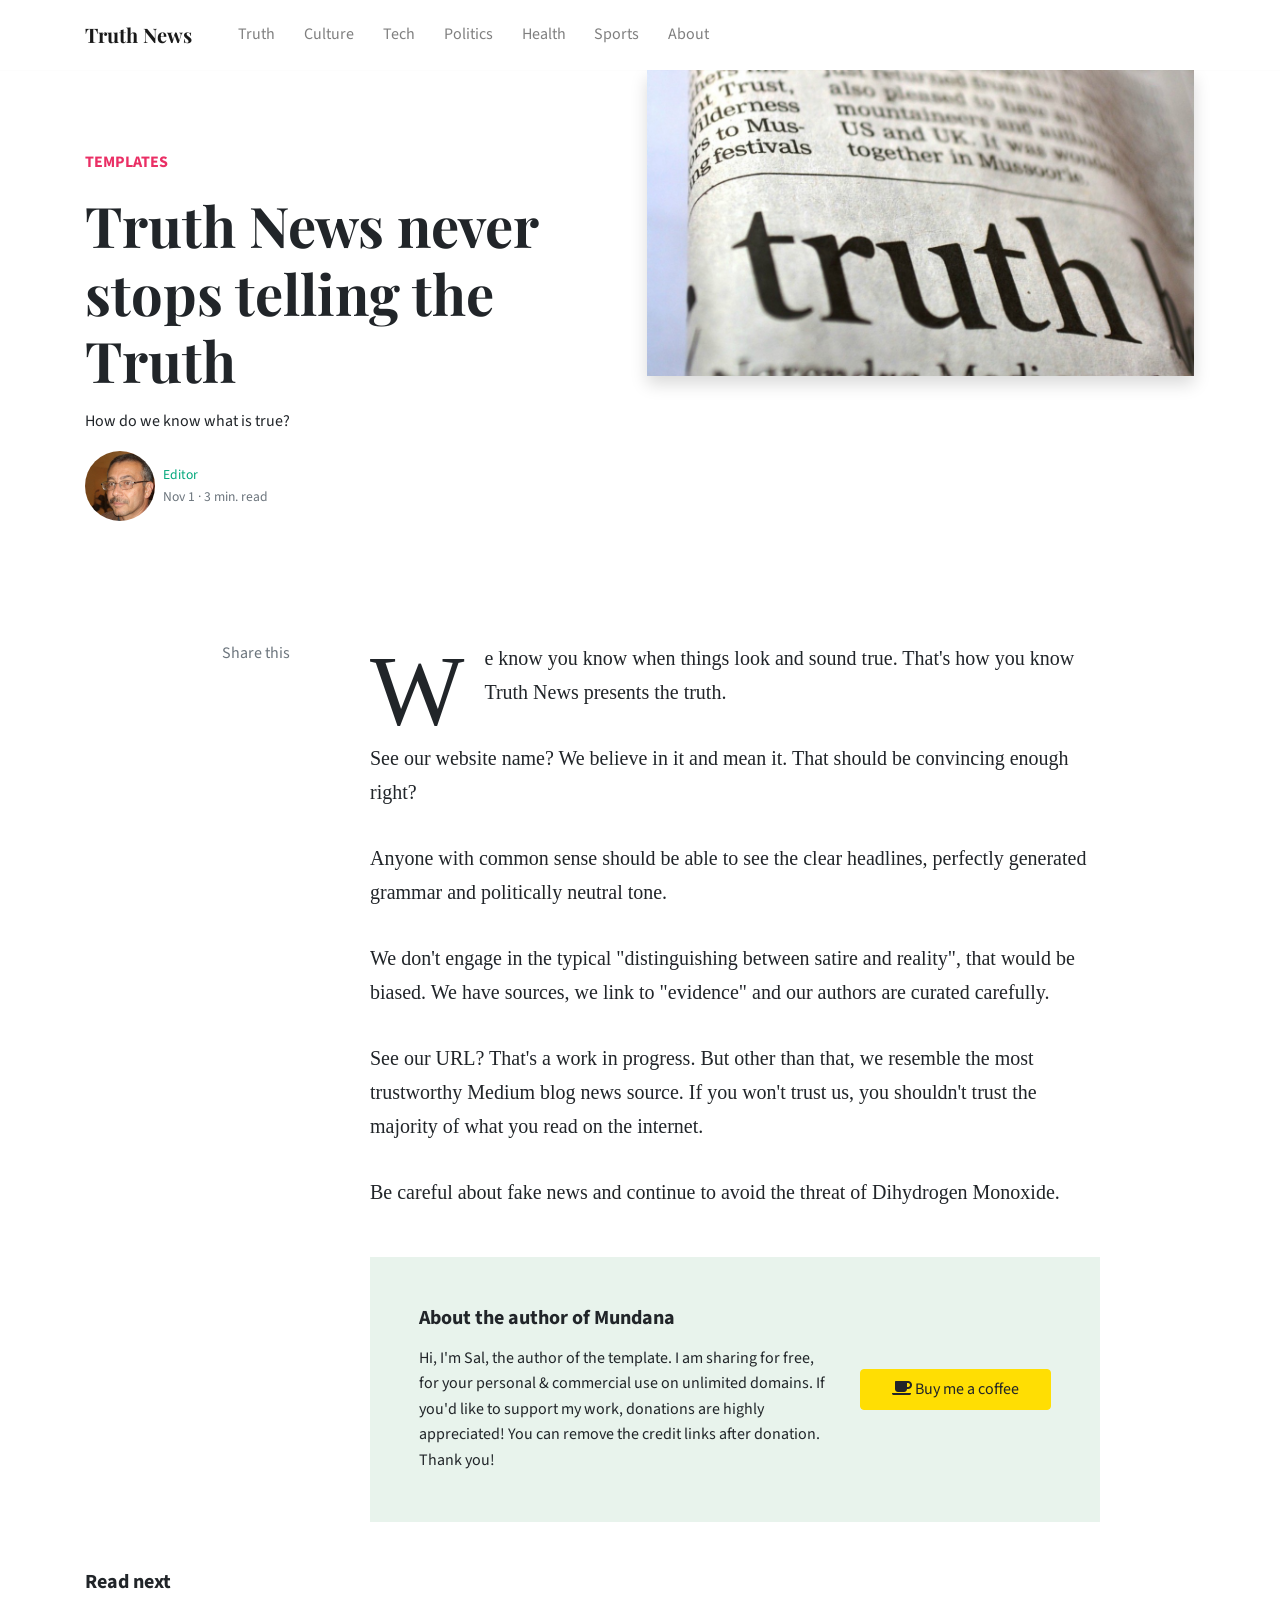
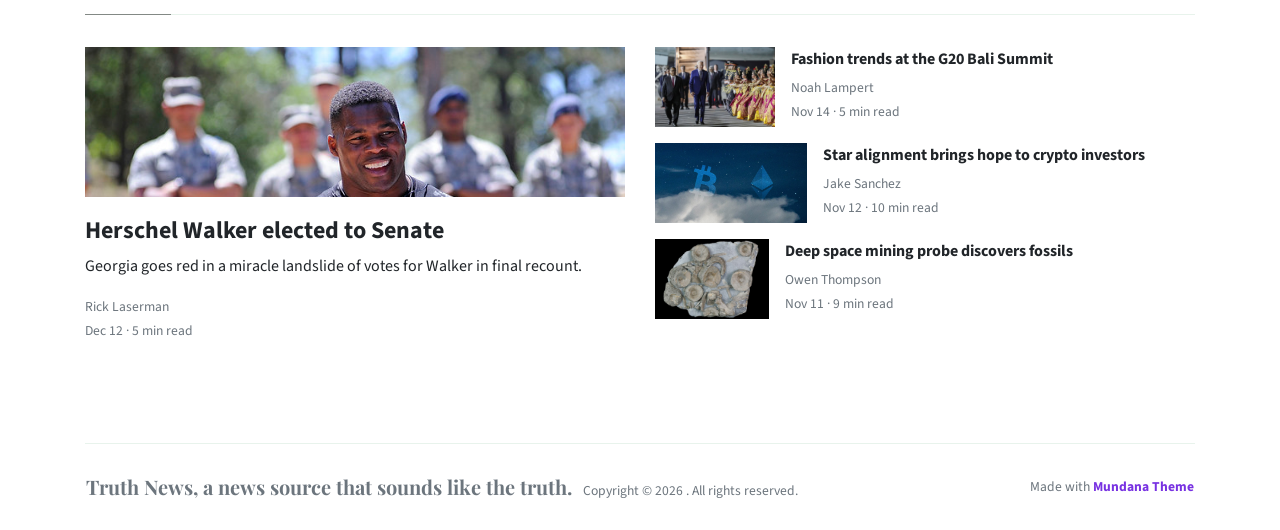
==== commit be6c3335: "loei" ====
--- a/about.html
+++ b/about.html
@@ -109,12 +109,21 @@
 		<div class="col-md-12 col-lg-8">
 			<article class="article-post">
 			<p>
-                I hope you like Mundana. My name is <a target="_blank" href="https://www.buymeacoffee.com/sal">Sal</a>, I am the author of this template that I'm sharing you for free. You are currently previewing its demo, the article template to be more specific.
-			</p>
-			<p>
-				 Here are a few screenshots of Mundana and what you can do with it.
-			<p>
-				 Like it? You can download Mundana HTML Template for free!
+                We know you know when things look and sound true. That's how you know Truth News presents the truth.
+			</p>
+			<p>
+				 See our website name? We believe in it and mean it. That should be convincing enough right?
+			<p>
+				 Anyone with common sense should be able to see the clear headlines, perfectly generated grammar and politically neutral tone.
+			</p>
+			<p>
+				We don't engage in the typical "distinguishing between satire and reality", that would be biased. We have sources, we link to "evidence" and our authors are curated carefully.
+			</p>
+			<p>
+				See our URL? That's a work in progress. But other than that, we resemble the most trustworthy Medium blog news source. If you won't trust us, you shouldn't trust the majority of what you read on the internet.
+			</p>
+			<p>
+				Be careful about fake news and continue to avoid the threat of Dihydrogen Monoxide.
 			</p>
 			</article>
 			<div class="border p-5 bg-lightblue mt-5">
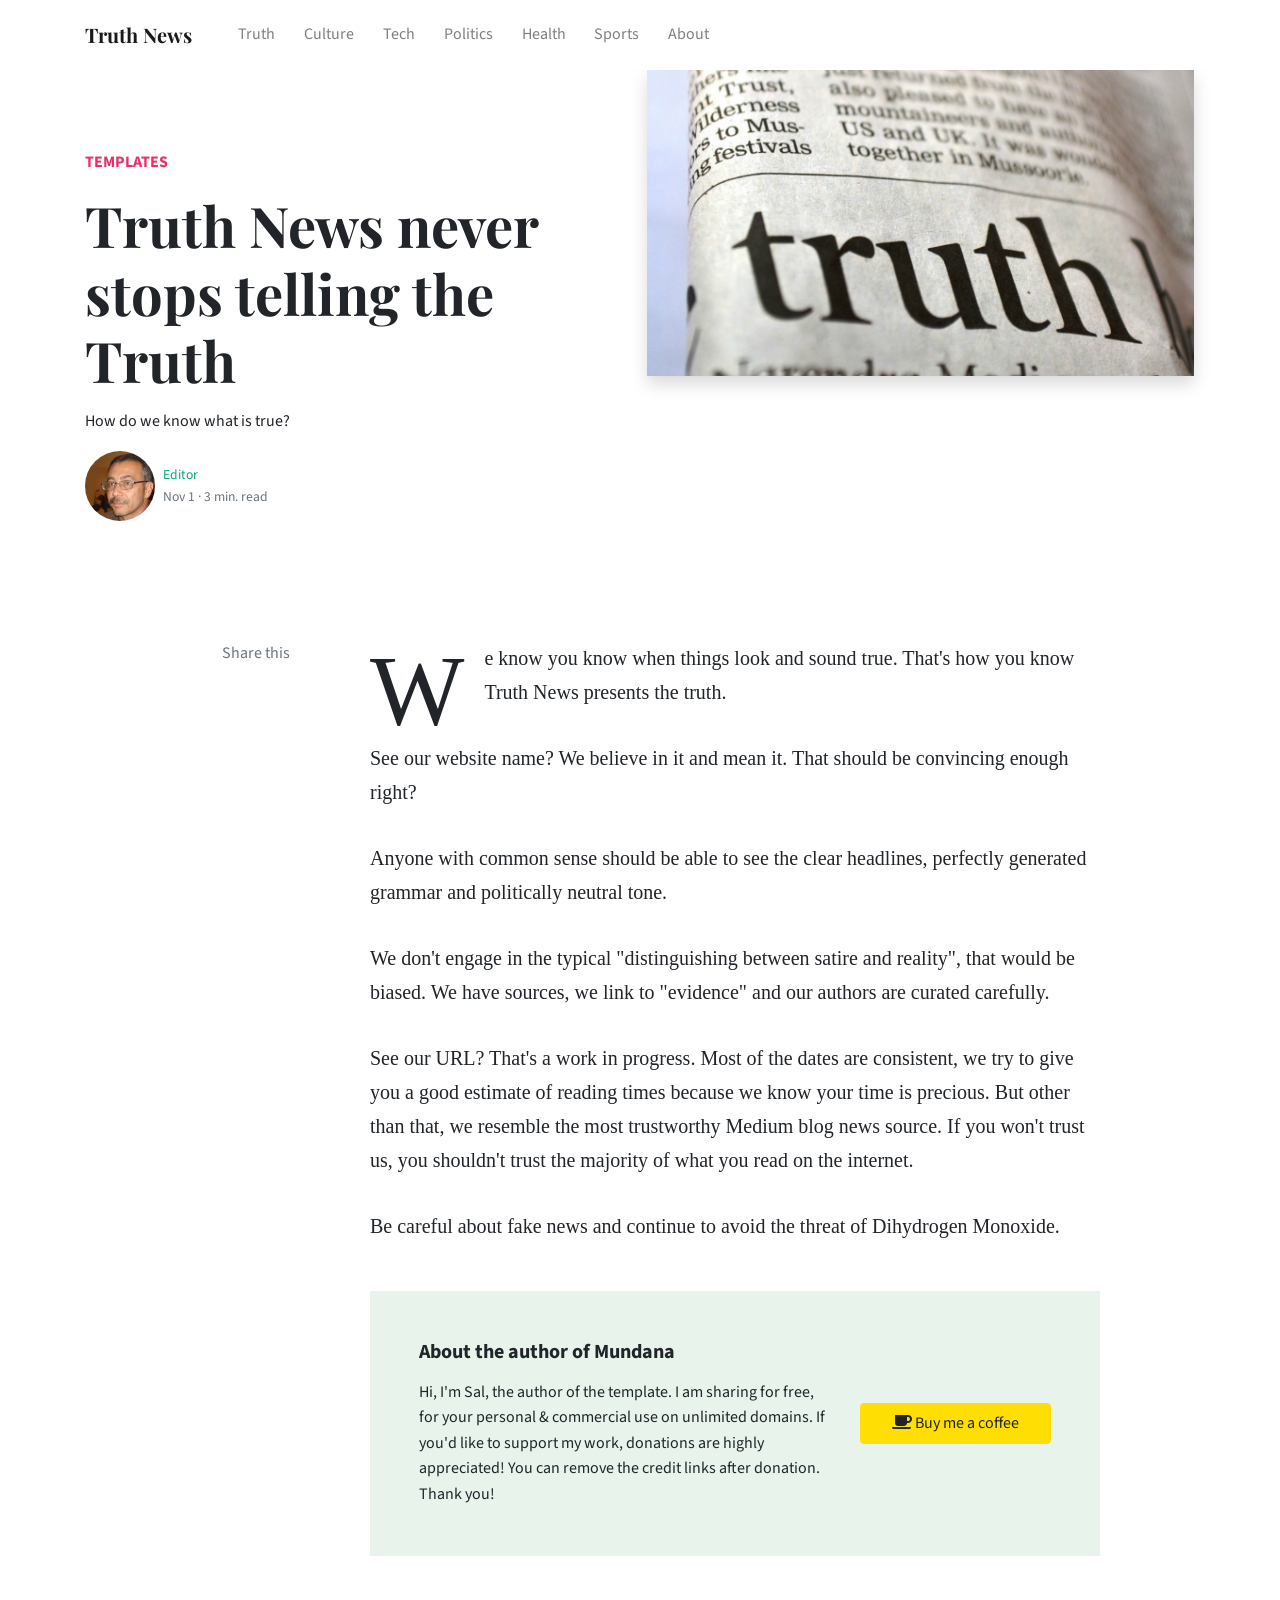
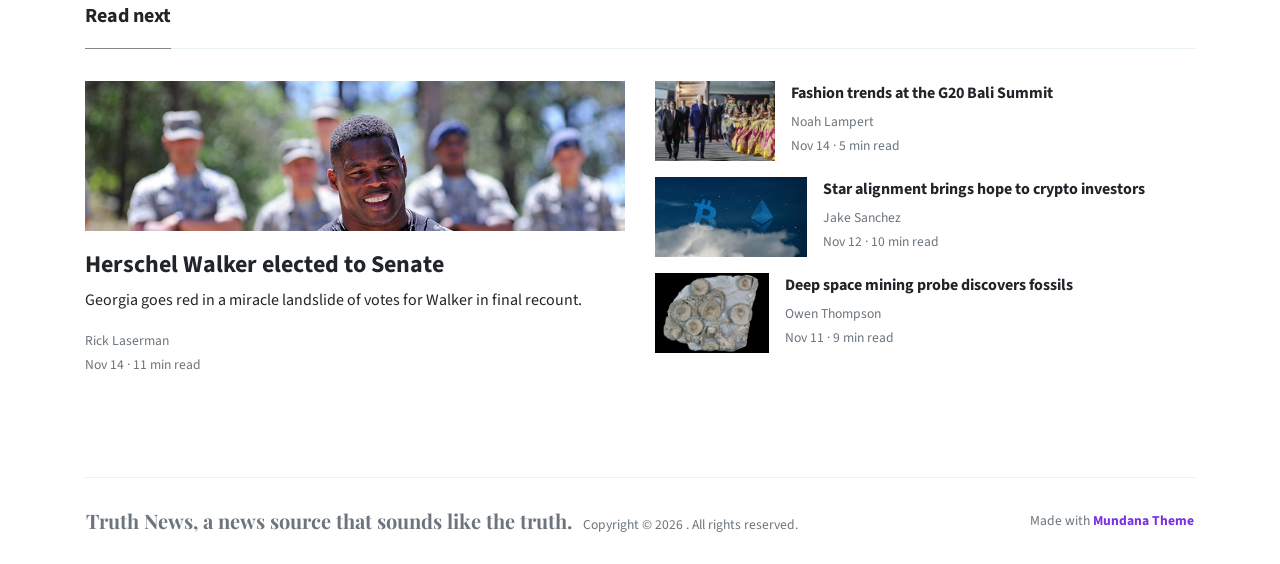
==== commit e2129e98: "we" ====
--- a/about.html
+++ b/about.html
@@ -120,7 +120,7 @@
 				We don't engage in the typical "distinguishing between satire and reality", that would be biased. We have sources, we link to "evidence" and our authors are curated carefully.
 			</p>
 			<p>
-				See our URL? That's a work in progress. But other than that, we resemble the most trustworthy Medium blog news source. If you won't trust us, you shouldn't trust the majority of what you read on the internet.
+				See our URL? That's a work in progress. Most of the dates are consistent, we try to give you a good estimate of reading times because we know your time is precious. But other than that, we resemble the most trustworthy Medium blog news source. If you won't trust us, you shouldn't trust the majority of what you read on the internet.
 			</p>
 			<p>
 				Be careful about fake news and continue to avoid the threat of Dihydrogen Monoxide.
@@ -157,7 +157,7 @@
 					</p>
 					<div>
 						<small class="d-block"><a class="text-muted" href="https://thispersondoesnotexist.com/">Rick Laserman</a></small>
-						<small class="text-muted">Dec 12 · 5 min read</small>
+						<small class="text-muted">Nov 14 · 11 min read</small>
 					</div>
 				</div>
 			</div>
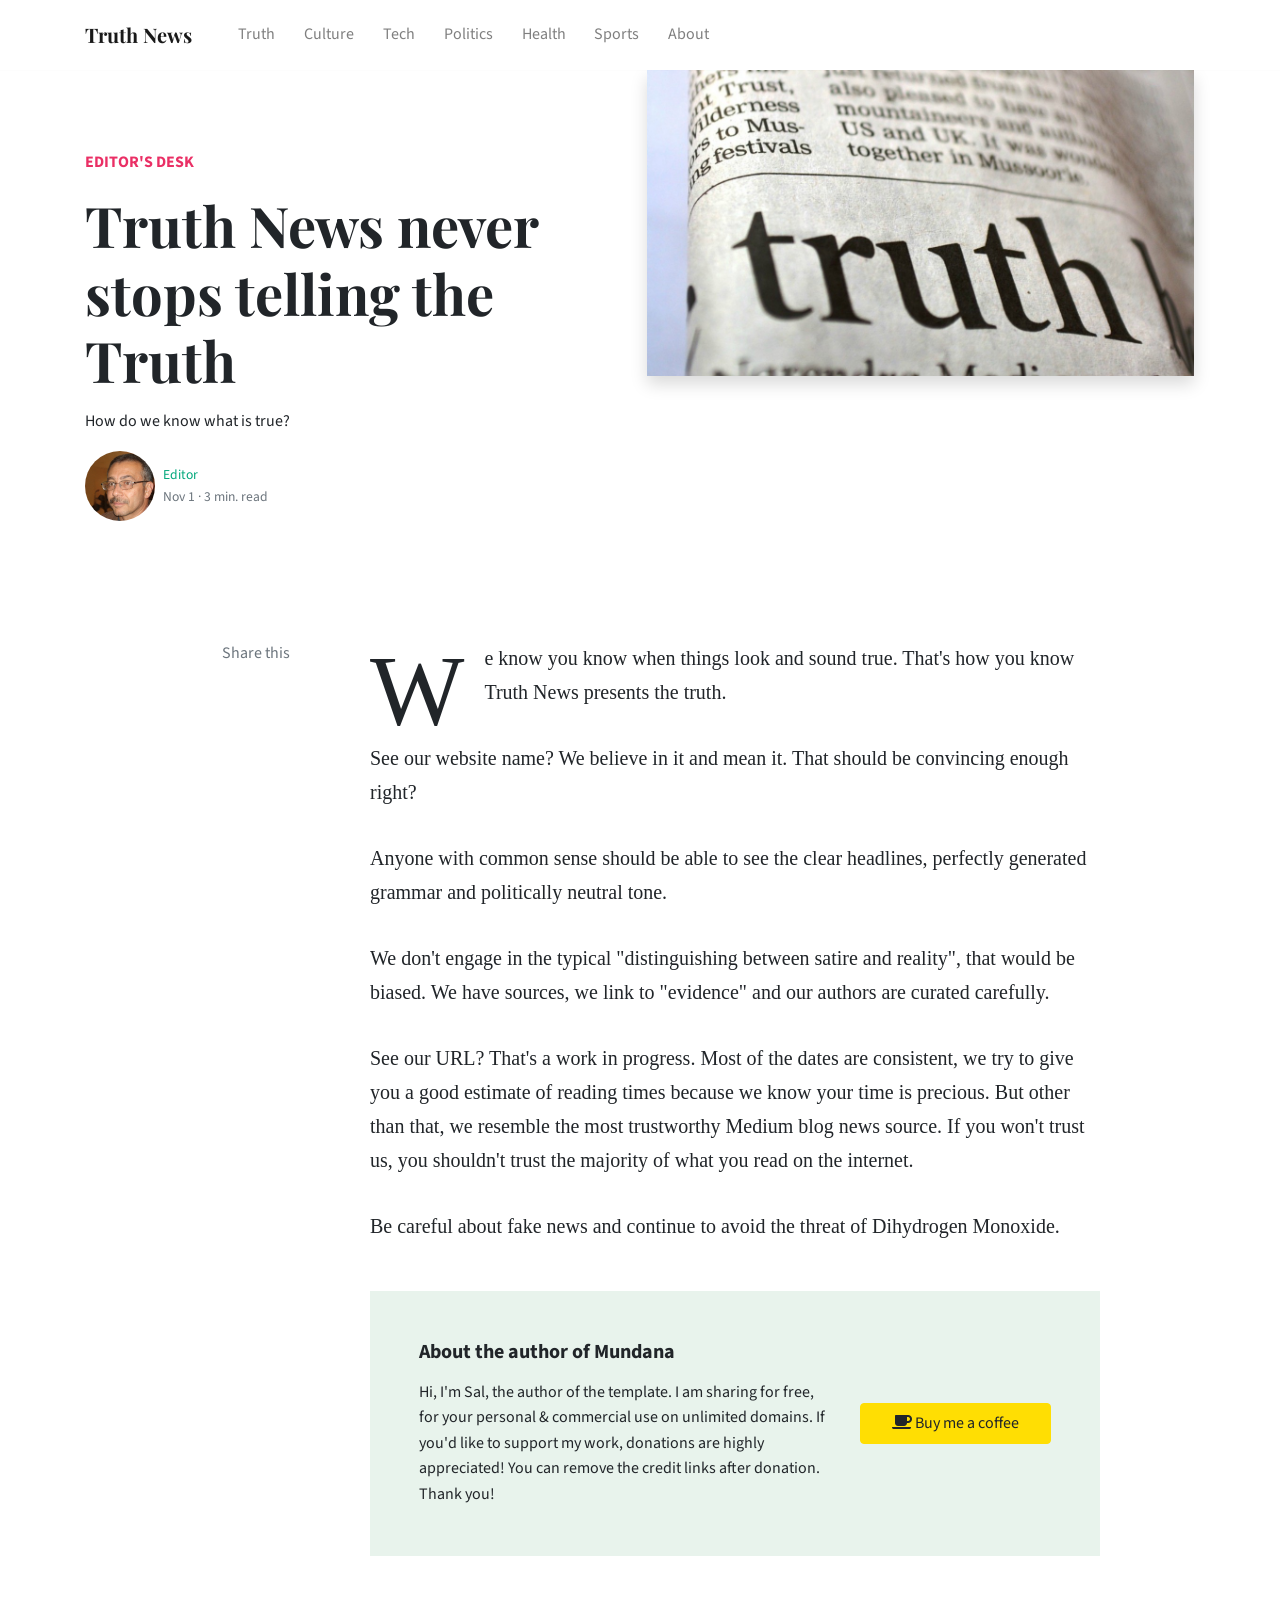
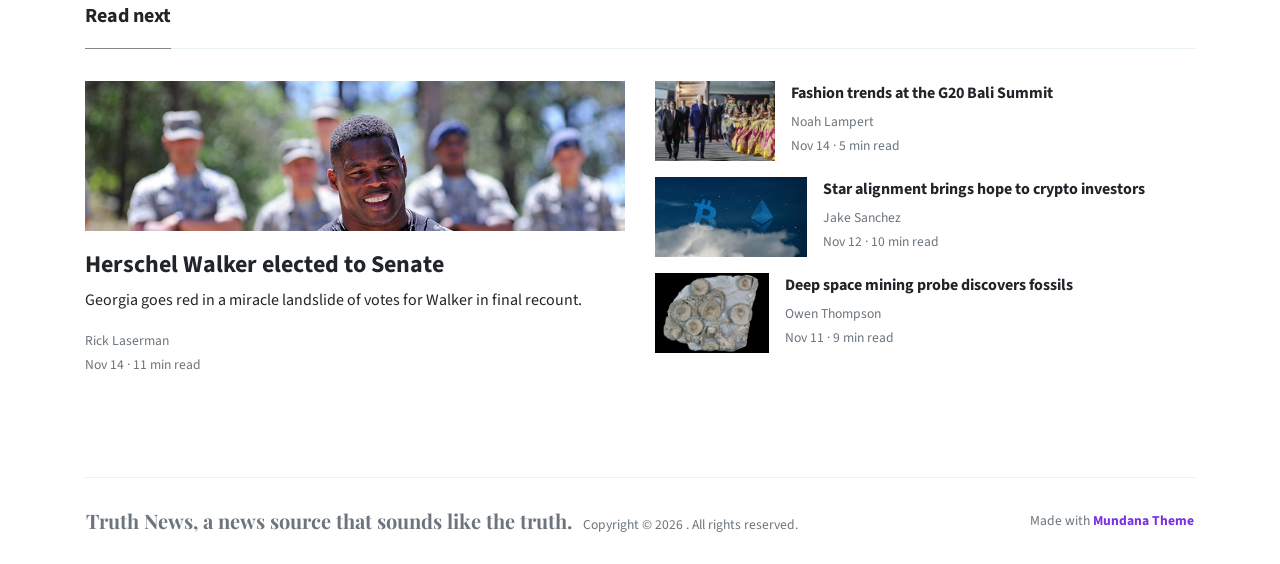
==== commit b0e40231: "edit" ====
--- a/about.html
+++ b/about.html
@@ -63,15 +63,15 @@
 			<div class="row justify-content-between">
 				<div class="col-md-6 pt-6 pb-6 pr-6 align-self-center">
 					<p class="text-uppercase font-weight-bold">
-						<a class="text-danger" href="#">Templates</a>
+						<a class="text-danger" href="#">Editor's Desk</a>
 					</p>
 					<h1 class="display-4 secondfont mb-3 font-weight-bold">Truth News never stops telling the Truth</h1>
 					<p class="mb-3">
 						 How do we know what is true?
 					</p>
 					<div class="d-flex align-items-center">
-                        <a target="_blank" href="https://www.buymeacoffee.com/sal"><img class="rounded-circle" src="assets/img/demo/avatar2.jpg" width="70"></a>
-                        <small class="ml-2"><a target="_blank" href="https://www.buymeacoffee.com/sal">Editor</a> <span class="text-muted d-block">Nov 1 &middot; 3 min. read</span>
+                        <a target="_blank" href="https://thispersondoesnotexist.com/"><img class="rounded-circle" src="assets/img/demo/avatar2.jpg" width="70"></a>
+                        <small class="ml-2"><a target="_blank" href="https://thispersondoesnotexist.com/">Editor</a> <span class="text-muted d-block">Nov 1 &middot; 3 min. read</span>
 						</small>
 					</div>
 				</div>
